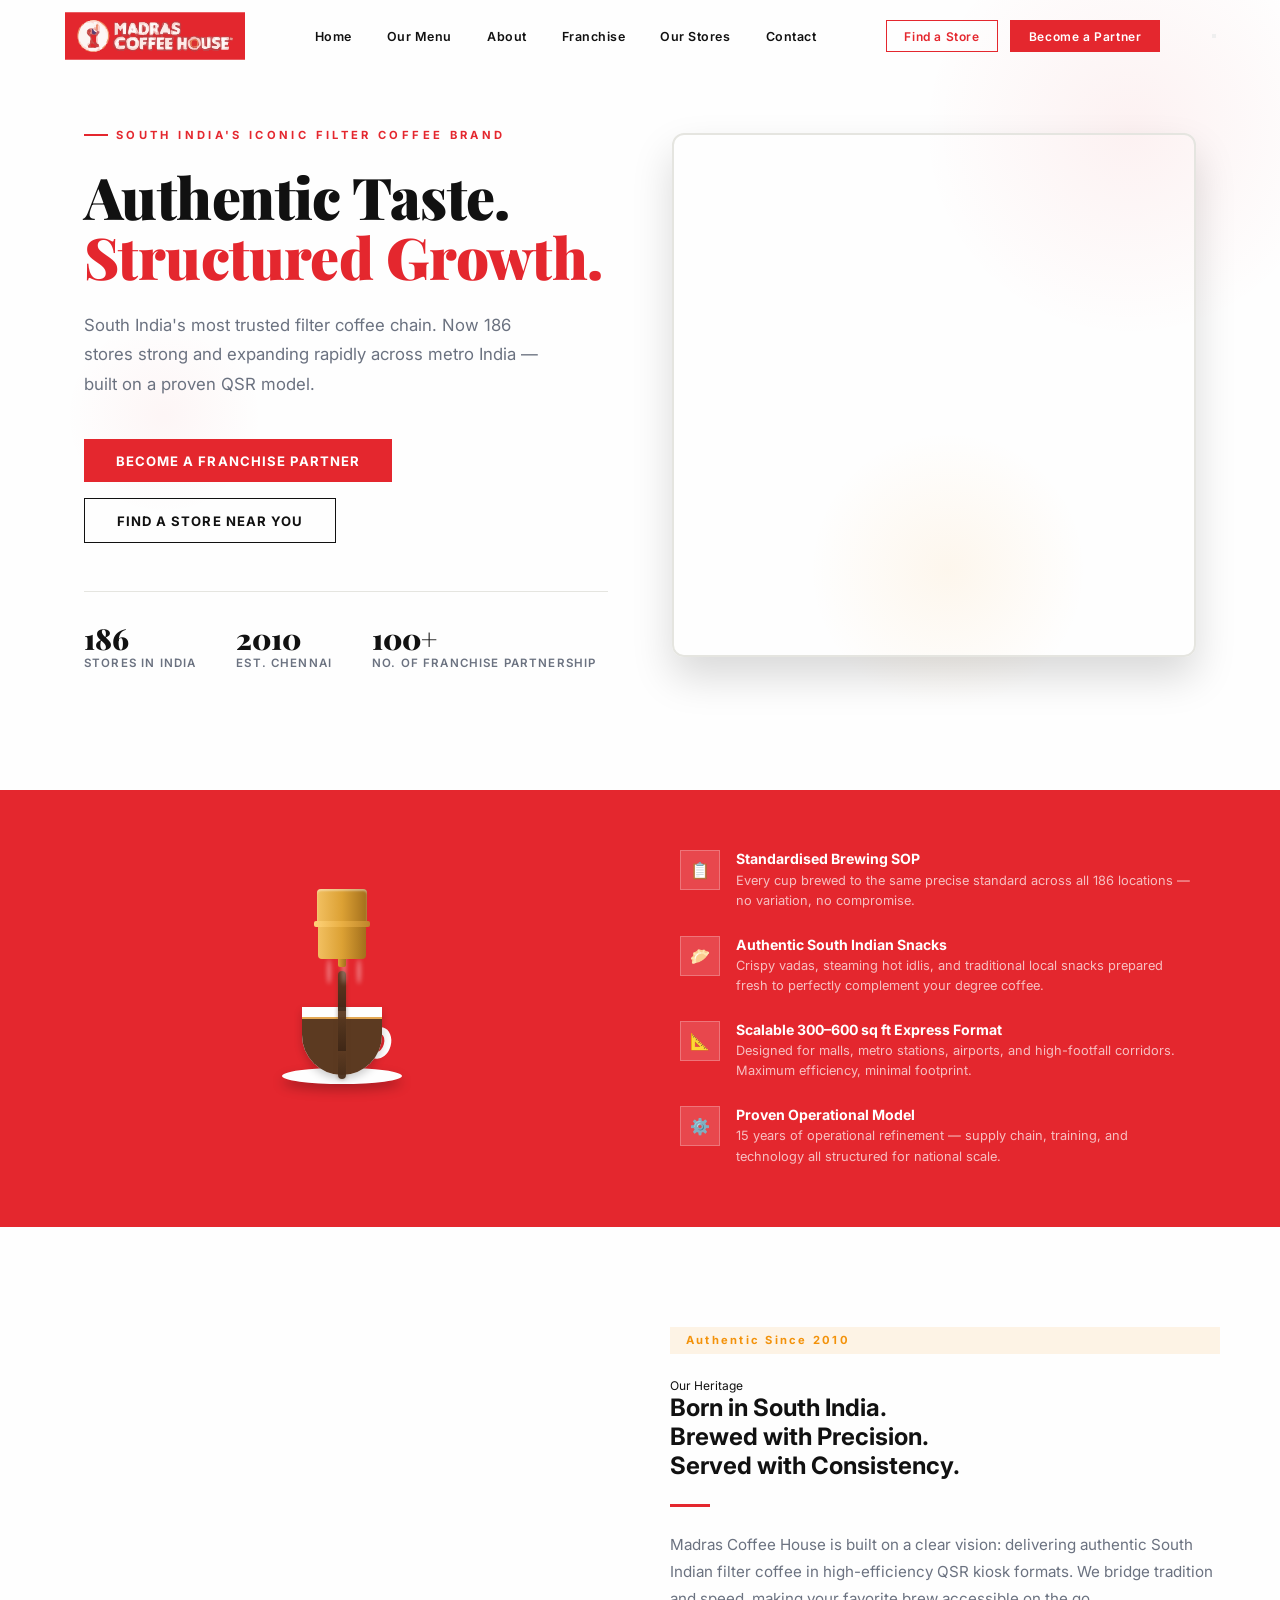
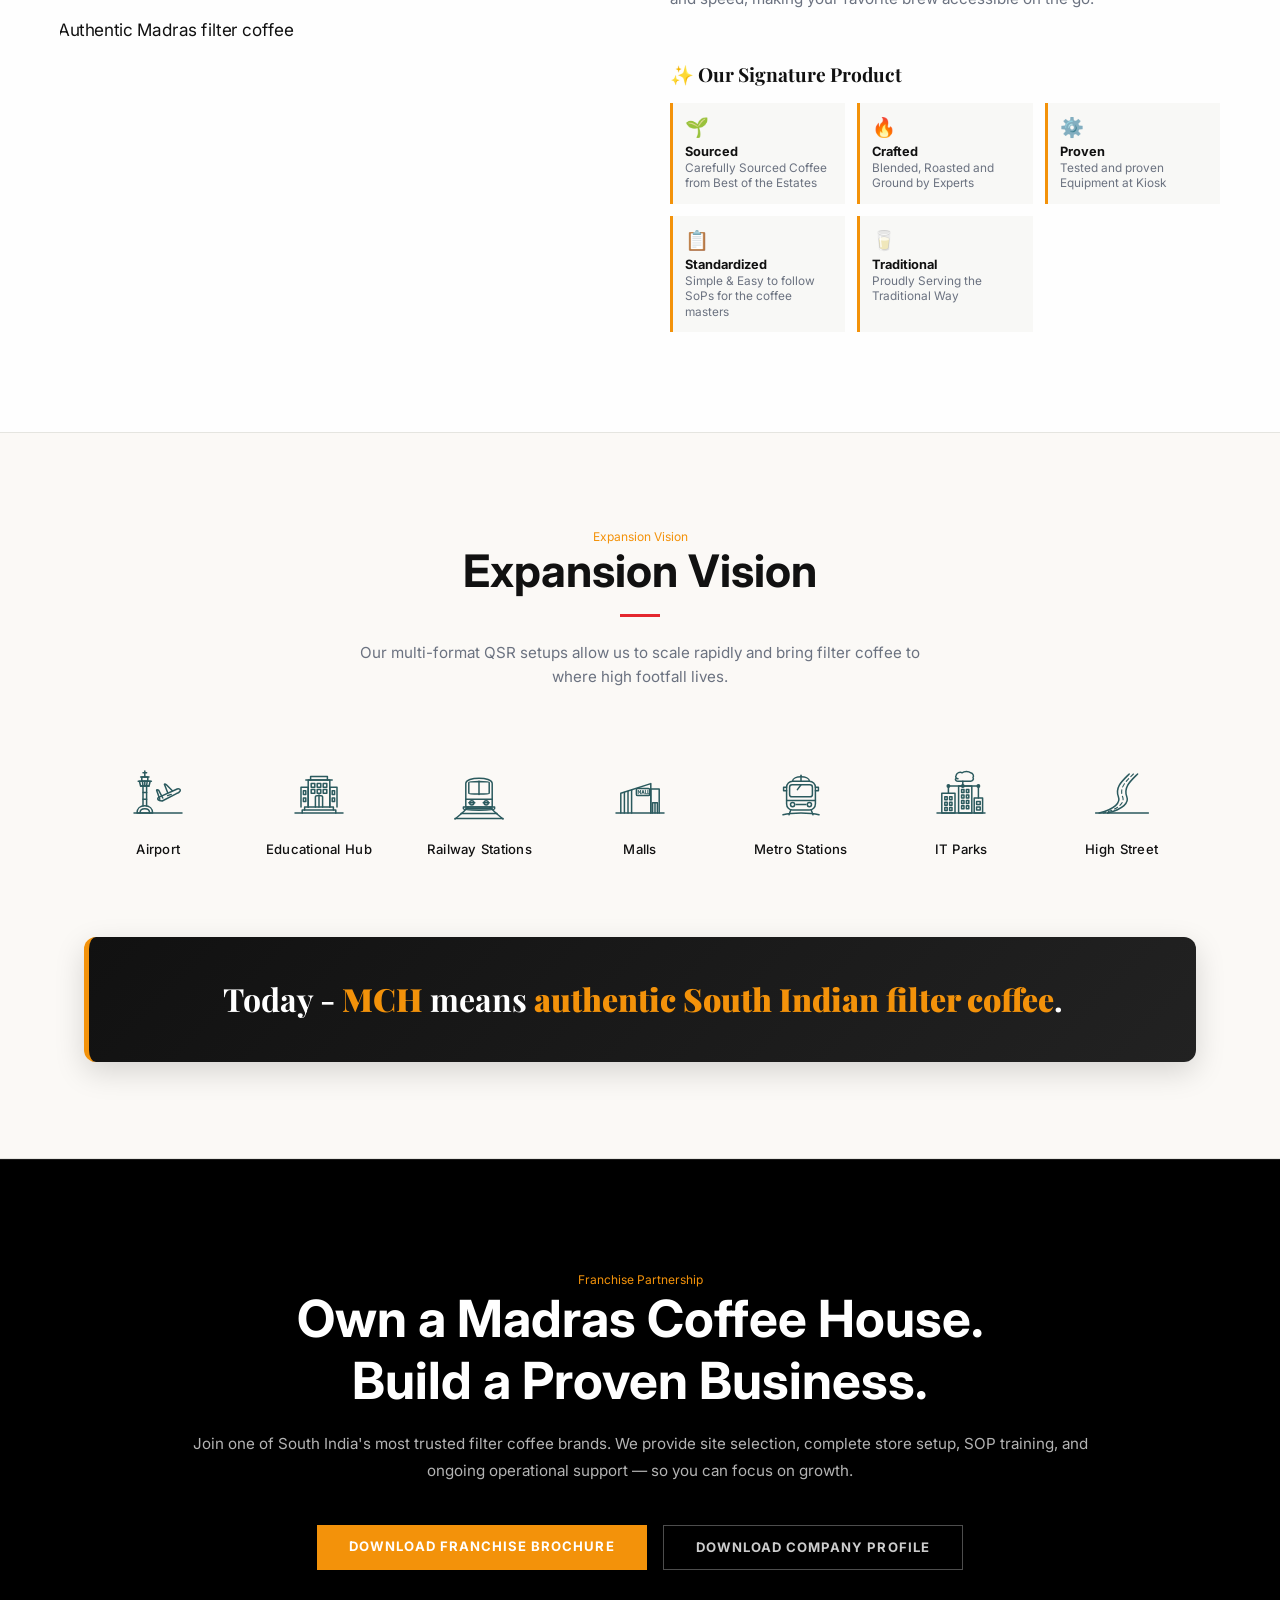
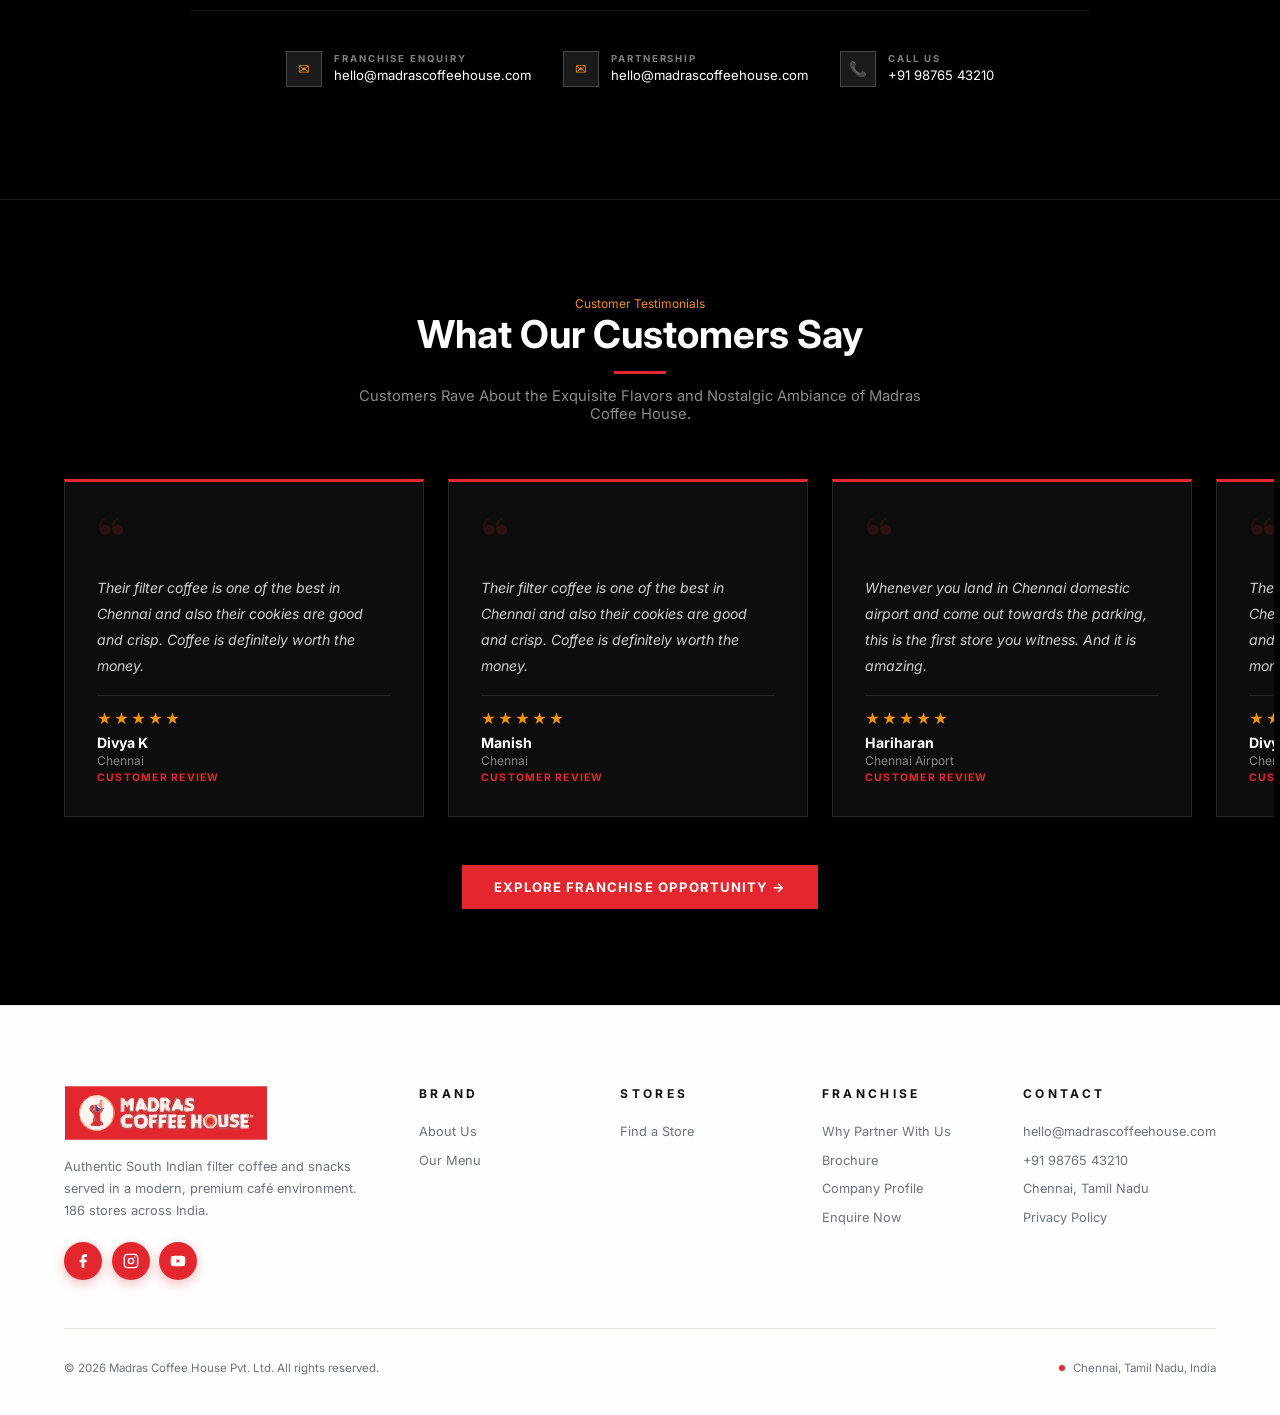
==== index.html @ c08b9cfa "frist" ====
﻿<!DOCTYPE html>
<html lang="en">
<head>
<meta charset="UTF-8"/><meta name="viewport" content="width=device-width,initial-scale=1.0"/>
<title>Madras Coffee House — Authentic Taste. Structured Growth.</title>
<meta name="description" content="South India's iconic filter coffee brand. 186 stores and expanding across metro India. Franchise opportunities available."/>
<link rel="preconnect" href="https://fonts.googleapis.com"/>
<link href="https://fonts.googleapis.com/css2?family=Playfair+Display:ital,wght@0,700;0,900;1,700&family=Inter:wght@300;400;500;600;700&display=swap" rel="stylesheet"/>
<style>
:root{--red:#e4272e;--orange:#f3920a;--white:#fefefe;--black:#111111;--gray:#6b7280;--light:#f8f8f6;--border:#e5e5e0}
*,*::before,*::after{margin:0;padding:0;box-sizing:border-box}
html{scroll-behavior:smooth;font-size:16px}
body{background:var(--white);color:var(--black);font-family:'Inter',sans-serif;overflow-x:hidden}

/* ── NAVBAR ────────────────────────────────────────── */
nav#nav{position:fixed;top:0;left:0;width:100%;z-index:1000;padding:0 5%;height:72px;display:flex;align-items:center;justify-content:space-between;transition:background .35s,box-shadow .35s,height .35s;background:transparent}
#nav.scrolled{background:var(--white);box-shadow:0 1px 0 var(--border);height:64px}
.logo{display:flex;align-items:center;text-decoration:none;flex-shrink:0}
.logo img{height:48px;width:auto;display:block;object-fit:contain;transition:transform .3s ease}
.logo img:hover{transform:scale(1.04)}
.nav-center{display:flex;gap:0;list-style:none}
.nav-center a{display:inline-block;padding:.5rem 1.1rem;font-size:.78rem;font-weight:600;letter-spacing:.04em;color:var(--black);text-decoration:none;position:relative;transition:color .25s}
.nav-center a::after{content:'';position:absolute;left:1.1rem;right:1.1rem;bottom:0;height:2px;background:var(--red);transform:scaleX(0);transition:transform .3s cubic-bezier(.25,.46,.45,.94)}
.nav-center a:hover{color:var(--red)}
.nav-center a:hover::after{transform:scaleX(1)}
.nav-right{display:flex;gap:.75rem;align-items:center;flex-shrink:0}
.btn-outline-nav{background:transparent;color:var(--red);border:1.5px solid var(--red);padding:.48rem 1.1rem;font-size:.74rem;font-weight:600;letter-spacing:.05em;cursor:pointer;transition:all .25s;text-decoration:none}
.btn-outline-nav:hover{background:var(--red);color:#fff}
.btn-solid-nav{background:var(--red);color:#fff;border:1.5px solid var(--red);padding:.48rem 1.1rem;font-size:.74rem;font-weight:600;letter-spacing:.05em;cursor:pointer;transition:all .25s;text-decoration:none}
.btn-solid-nav:hover{background:#c41f25;border-color:#c41f25}

/* ── BUTTONS ───────────────────────────────────────── */
.btn-primary{display:inline-block;background:var(--red);color:#fff;padding:.85rem 2rem;font-size:.82rem;font-weight:700;letter-spacing:.08em;text-transform:uppercase;text-decoration:none;border:none;cursor:pointer;transition:background .25s,transform .2s,box-shadow .25s}
.btn-primary:hover{background:#c41f25;transform:translateY(-2px);box-shadow:0 8px 24px rgba(228,39,46,.25)}
.btn-secondary{display:inline-block;background:transparent;color:var(--black);padding:.85rem 2rem;font-size:.82rem;font-weight:700;letter-spacing:.08em;text-transform:uppercase;text-decoration:none;border:1.5px solid var(--black);cursor:pointer;transition:all .25s}
.btn-secondary:hover{background:var(--black);color:#fff;transform:translateY(-2px)}
.btn-orange{display:inline-block;background:var(--orange);color:#fff;padding:.85rem 2rem;font-size:.82rem;font-weight:700;letter-spacing:.08em;text-transform:uppercase;text-decoration:none;border:none;cursor:pointer;transition:all .25s}
.btn-orange:hover{background:#d97d05;transform:translateY(-2px);box-shadow:0 8px 24px rgba(243,146,10,.25)}

/* ── REVEAL ANIMATIONS ────────────────────────────── */
.fade-up{opacity:0;transform:translateY(28px);transition:opacity .75s cubic-bezier(.25,.46,.45,.94),transform .75s cubic-bezier(.25,.46,.45,.94)}
.fade-up.in{opacity:1;transform:translateY(0)}
.fade-in{opacity:0;transition:opacity .75s ease}
.fade-in.in{opacity:1}
.slide-left{opacity:0;transform:translateX(-30px);transition:opacity .75s cubic-bezier(.25,.46,.45,.94),transform .75s cubic-bezier(.25,.46,.45,.94)}
.slide-left.in{opacity:1;transform:translateX(0)}
.slide-right{opacity:0;transform:translateX(30px);transition:opacity .75s cubic-bezier(.25,.46,.45,.94),transform .75s cubic-bezier(.25,.46,.45,.94)}
.slide-right.in{opacity:1;transform:translateX(0)}
.d1{transition-delay:.1s}.d2{transition-delay:.2s}.d3{transition-delay:.3s}.d4{transition-delay:.4s}.d5{transition-delay:.5s}

/* ── LAYOUT DEFAULTS ───────────────────────────────── */
.container{max-width:1200px;margin:0 auto;padding:0 20px}
.sec-pad{padding:80px 5%}
.sec-compact{padding:60px 5%}

/* ── HERO ──────────────────────────────────────────── */
#hero{position:relative;min-height:540px;padding:120px 5%;background:var(--white);display:flex;align-items:center;overflow:hidden}
.hero-shapes{position:absolute;inset:0;pointer-events:none;overflow:hidden}
.shape{position:absolute;border-radius:50%;animation:shapeFloat 10s ease-in-out infinite}
.shape-1{width:420px;height:420px;background:radial-gradient(circle,rgba(228,39,46,.06),transparent 70%);top:-80px;right:-60px;animation-duration:12s}
.shape-2{width:280px;height:280px;background:radial-gradient(circle,rgba(243,146,10,.07),transparent 70%);bottom:80px;right:15%;animation-duration:9s;animation-delay:2s}
.shape-3{width:200px;height:200px;background:radial-gradient(circle,rgba(228,39,46,.04),transparent 70%);top:40%;left:5%;animation-duration:14s;animation-delay:4s}
@keyframes shapeFloat{0%,100%{transform:translateY(0) scale(1)}50%{transform:translateY(-20px) scale(1.04)}}
.hero-inner{max-width:1200px;margin:0 auto;padding:0 20px;width:100%;display:grid;grid-template-columns:1fr 1fr;gap:4rem;align-items:center;position:relative;z-index:1}
.hero-tag{display:inline-flex;align-items:center;gap:.5rem;font-size:.7rem;font-weight:700;letter-spacing:.3em;text-transform:uppercase;color:var(--red);margin-bottom:1.5rem}
.hero-tag::before{content:'';width:24px;height:2px;background:var(--red)}
.hero-h1{font-family:'Playfair Display',serif;font-size:clamp(2.4rem,4.5vw,4rem);font-weight:900;line-height:1.05;letter-spacing:-.01em;margin-bottom:1.5rem;color:var(--black)}
.hero-h1 em{color:var(--red);font-style:normal}
.hero-sub{font-size:1.05rem;color:var(--gray);line-height:1.75;margin-bottom:2.5rem;max-width:480px}
.hero-btns{display:flex;gap:1rem;flex-wrap:wrap}
.hero-stats{display:flex;gap:2.5rem;margin-top:3rem;padding-top:2rem;border-top:1px solid var(--border)}
.hstat{display:flex;flex-direction:column;gap:.2rem}
.hstat-num{font-family:'Playfair Display',serif;font-size:1.8rem;font-weight:900;color:var(--black);line-height:1}
.hstat-lbl{font-size:.72rem;font-weight:600;letter-spacing:.1em;text-transform:uppercase;color:var(--gray)}
.hero-visual{position:relative;display:flex;align-items:center;justify-content:center}
.hero-img-wrap{position:relative;width:100%}
.hero-img-main{width:100%;height:520px;object-fit:cover;display:block}
.hero-img-fallback{width:100%;height:520px;background:linear-gradient(135deg,#fef3f3,#fde8cc);display:flex;flex-direction:column;align-items:center;justify-content:center;gap:1rem}
.hero-img-fallback span{font-size:6rem}
.hero-img-fallback p{font-family:'Playfair Display',serif;font-size:1.1rem;color:var(--gray)}
.hero-badge{position:absolute;bottom:-1rem;left:-1.5rem;background:#fff;border:1px solid var(--border);padding:1rem 1.4rem;box-shadow:0 8px 30px rgba(0,0,0,.1)}
.hero-badge b{font-family:'Playfair Display',serif;font-size:1.5rem;display:block;color:var(--red);line-height:1}
.hero-badge span{font-size:.65rem;letter-spacing:.15em;text-transform:uppercase;color:var(--gray)}
.hero-badge-2{position:absolute;top:1.5rem;right:-1rem;background:var(--red);padding:.8rem 1.2rem;box-shadow:0 8px 24px rgba(228,39,46,.3)}
.hero-badge-2 b{font-size:.75rem;font-weight:700;letter-spacing:.12em;text-transform:uppercase;color:#fff;display:block}
.hero-badge-2 small{font-size:.62rem;color:rgba(255,255,255,.75)}

/* ── AUTHORITY STRIP ───────────────────────────────── */
#strip{background:var(--red);padding:60px 5%}
.strip-inner{max-width:1200px;margin:0 auto;padding:0 20px;display:grid;grid-template-columns:1fr 1fr;gap:5rem;align-items:center}
.strip-headline{font-family:'Playfair Display',serif;font-size:clamp(2.5rem,5vw,4.5rem);font-weight:900;line-height:1;color:#fff}
.strip-headline span{display:block;font-size:clamp(1rem,2vw,1.3rem);font-weight:400;font-family:'Inter',sans-serif;color:rgba(255,255,255,.7);margin-top:.5rem;letter-spacing:.12em;text-transform:uppercase}
.strip-points{display:flex;flex-direction:column;gap:1.5rem}
.strip-point{display:flex;align-items:flex-start;gap:1rem}
.sp-icon{width:40px;height:40px;background:rgba(255,255,255,.15);border:1px solid rgba(255,255,255,.25);flex-shrink:0;display:flex;align-items:center;justify-content:center;font-size:1rem}
.sp-text b{font-size:.88rem;font-weight:700;color:#fff;display:block;margin-bottom:.2rem}
.sp-text p{font-size:.8rem;color:rgba(255,255,255,.7);line-height:1.6}

/* ── HERITAGE ───────────────────────────────────────── */
.sec-divider{width:40px;height:3px;background:var(--red);margin-bottom:1.5rem}
.heritage-inner{max-width:1200px;margin:0 auto;display:flex;align-items:center;justify-content:center;gap:60px;padding:100px 20px}
.heritage-img{flex:1;max-width:550px;position:relative;overflow:hidden}
.heritage-img-main{width:100%;height:auto;display:block;transform:scale(1.07);transition:transform 1.2s ease-out}
.heritage-text{flex:1;max-width:600px;display:flex;flex-direction:column;justify-content:center;position:relative}
@media (max-width:768px){.heritage-inner{flex-direction:column;text-align:center;padding:60px 20px}.sec-divider{margin:0 auto 1.5rem}}

/* ── FORMAT SECTION ─────────────────────────────────── */
#format{padding:80px 0;background:#f7f7f7;border-top:1px solid var(--border)}
.format-header{max-width:1200px;margin:0 auto;display:grid;grid-template-columns:1fr 1fr;gap:4rem;align-items:end;margin-bottom:4rem;padding:0 20px}
.fstep-desc{font-size:.88rem;color:var(--gray);line-height:1.75;max-width:520px;margin-bottom:0}
.fcard{transition:all 0.4s cubic-bezier(0.165, 0.84, 0.44, 1);position:relative;overflow:hidden}
.fcard:hover{transform:translateY(-10px);box-shadow:0 20px 40px rgba(0,0,0,0.1);background:#fff !important}
.fcard-icon{width:50px;height:50px;background:var(--white);border:1px solid var(--border);display:flex;align-items:center;justify-content:center;margin-bottom:20px;border-radius:10px;color:var(--black);transition:all 0.3s ease}
.fcard:hover .fcard-icon{background:var(--red);border-color:var(--red);color:#fff}
.fcard:nth-child(even):hover .fcard-icon{background:var(--orange);border-color:var(--orange)}

/* ── TRUST BAR ─────────────────────────────────────── */
#trust{padding:80px 5%;background:#111;border:none}
.trust-inner{max-width:1200px;margin:0 auto;padding:0 20px}
.trust-label{text-align:center;font-size:.68rem;font-weight:700;letter-spacing:.3em;text-transform:uppercase;color:rgba(255,255,255,.38);margin-bottom:3.5rem}
.trust-grid{display:grid;grid-template-columns:repeat(4,1fr);gap:0;border:1px solid rgba(255,255,255,.08)}
.trust-card{text-align:center;padding:2.5rem 1.5rem;background:transparent;border:none;border-right:1px solid rgba(255,255,255,.08);transition:background .35s;position:relative}
.trust-card:last-child{border-right:none}
.trust-card::after{content:'';position:absolute;bottom:0;left:50%;transform:translateX(-50%) scaleX(0);width:40px;height:2px;background:var(--orange);transition:transform .35s}
.trust-card:hover{background:rgba(255,255,255,.04)}
.trust-card:hover::after{transform:translateX(-50%) scaleX(1)}
.trust-card h4{font-family:'Playfair Display',serif;font-size:1rem;font-weight:700;margin-bottom:.4rem;color:#fff}
.trust-card p{font-size:.78rem;color:rgba(255,255,255,.6);line-height:1.6}

/* ── MEDIA / RECOGNISED ────────────────────────────── */
#media{padding:80px 5%;background:var(--white);position:relative;overflow:hidden;text-align:center}
.media-header{max-width:800px;margin:0 auto 3rem}
.media-accent{width:80px;height:3px;background:var(--orange);margin:15px auto 30px}
.media-inner{max-width:1200px;margin:0 auto;padding:0 20px;position:relative;z-index:1}
.media-list{display:flex;flex-direction:column;gap:0;max-width:900px;margin:0 auto}
.media-row{display:grid;grid-template-columns:80px 1fr;gap:2rem;align-items:center;padding:1.8rem 0;border-bottom:1px solid var(--border);text-align:left}
.media-row:last-child{border-bottom:none}
.media-row-icon{font-size:2.2rem;text-align:center}
.press-strip{max-width:1200px;margin:3rem auto 0;padding:1.8rem 2rem;background:var(--light);border:1px solid var(--border);display:flex;align-items:center;justify-content:space-around;gap:2rem;flex-wrap:wrap;position:relative;z-index:1}

/* ── EXPANSION ─────────────────────────────────────── */
#expansion{padding:6rem 5%;background:#fbf9f6;border-top:1px solid var(--border);border-bottom:1px solid var(--border)}
.formats-grid {
  display: flex;
  justify-content: space-around;
  align-items: flex-end;
  gap: 1.5rem;
  flex-wrap: wrap;
  width: 100%;
  max-width: 1100px;
  margin: 0 auto;
  padding: 1rem 0;
}
.format-card {
  flex: 1 1 110px;
  max-width: 130px;
  background: transparent !important;
  border: none !important;
  padding: 0 !important;
  border-radius: 0 !important;
  box-shadow: none !important;
  text-align: center;
  transition: transform 0.3s ease;
  display: flex;
  flex-direction: column;
  align-items: center;
  gap: 1.2rem;
}
.format-card:hover {
  transform: translateY(-5px);
  background: transparent !important;
  box-shadow: none !important;
}
.format-icon {
  color: #2b5a5e !important;
  display: flex;
  justify-content: center;
  align-items: center;
  transition: transform 0.3s ease;
}
.format-card:hover .format-icon {
  transform: scale(1.05);
}
.format-card h4 {
  font-family: 'Inter', sans-serif;
  font-size: 0.82rem !important;
  font-weight: 500 !important;
  color: #111111 !important;
  margin: 0;
  letter-spacing: 0.02em;
  white-space: nowrap;
}

/* ── FRANCHISE CTA ─────────────────────────────────── */
#franchise-cta{padding:7rem 5%;background:#000;border-top:1px solid rgba(255,255,255,0.1);position:relative;color:#fff}
.franchise-cta-inner{max-width:900px;margin:0 auto;text-align:center}
.franchise-cta-inner .sec-eyebrow{justify-content:center;color:var(--orange)}
.franchise-cta-inner .sec-title{color:#fff;font-size:clamp(2rem,4vw,3.5rem);margin-bottom:1.2rem}
.franchise-cta-inner>p{font-size:.95rem;color:rgba(255,255,255,.7);line-height:1.8;margin-bottom:2.5rem}
.cta-contacts{display:flex;gap:2rem;justify-content:center;flex-wrap:wrap;margin-top:2.5rem;padding-top:2.5rem;border-top:1px solid rgba(255,255,255,0.1)}
.cta-contact{display:flex;align-items:center;gap:.75rem;text-align:left}
.cta-contact-icon{width:36px;height:36px;background:rgba(255,255,255,0.1);border:1px solid rgba(255,255,255,0.2);display:flex;align-items:center;justify-content:center;font-size:.9rem;flex-shrink:0;color:var(--orange)}
.cta-contact label{font-size:.6rem;font-weight:700;letter-spacing:.2em;text-transform:uppercase;color:rgba(255,255,255,0.5);display:block}
.cta-contact a,.cta-contact span{font-size:.82rem;color:#fff;text-decoration:none;transition:color .2s}
.cta-contact a:hover{color:var(--red)}

/* ── TESTIMONIALS ──────────────────────────────────── */
#testimonials{background:#000;padding:6rem 5%;overflow:hidden;border-top:1px solid rgba(255,255,255,0.1);color:#fff}
.testi-header{text-align:center;margin-bottom:3.5rem;max-width:580px;margin-left:auto;margin-right:auto}
.testi-underline{width:52px;height:3px;background:var(--red);margin:.9rem auto 0}
.testi-track-wrap{overflow:hidden;margin:0 -5%;padding:0 5%}
.testi-track{display:flex;gap:1.5rem;width:max-content;animation:testiScroll 28s linear infinite}
.testi-track:hover{animation-play-state:paused}
@keyframes testiScroll{0%{transform:translateX(0)}100%{transform:translateX(calc(-50% - .75rem))}}
.testimonial-card{flex-shrink:0;width:360px;background:rgba(255,255,255,0.05);border:1px solid rgba(255,255,255,0.1);padding:2rem;display:flex;flex-direction:column;gap:1rem;border-top:3px solid var(--red);transition:all .3s}
.testimonial-card:hover{transform:translateY(-5px);background:rgba(255,255,255,0.08);border-top-color:var(--orange)}
.t-quote{font-family:'Playfair Display',serif;font-size:3.5rem;line-height:.8;color:var(--red);font-weight:900;opacity:.15}
.t-text{font-size:.88rem;color:rgba(255,255,255,0.8);line-height:1.85;font-style:italic;flex:1}
.t-meta{border-top:1px solid rgba(255,255,255,0.1);padding-top:.9rem;margin-top:auto}
.t-stars{color:var(--orange);font-size:.9rem;margin-bottom:.4rem;letter-spacing:2px}
.t-name{font-size:.88rem;font-weight:700;color:#fff;margin-bottom:.15rem}
.t-loc{font-size:.75rem;color:rgba(255,255,255,0.5);margin-bottom:.2rem}
.t-format{font-size:.65rem;font-weight:700;letter-spacing:.12em;text-transform:uppercase;color:var(--red)}

/* ── FOOTER ────────────────────────────────────────── */
footer{background:var(--white);border-top:1px solid var(--border);padding:80px 5% 40px}
.footer-inner{max-width:1280px;margin:0 auto}
.footer-top{display:grid;grid-template-columns:2fr 1fr 1fr 1fr 1fr;gap:3rem;margin-bottom:3rem}
.footer-brand p{font-size:.8rem;color:var(--gray);line-height:1.75;margin:1rem 0 1.2rem}
.footer-socials{display:flex;gap:.6rem}
.fsoc{width:38px;height:38px;border-radius:50%;background:var(--red);display:flex;align-items:center;justify-content:center;text-decoration:none;transition:all .3s;box-shadow:0 4px 12px rgba(228,39,46,.3);flex-shrink:0}
.fsoc:hover{background:var(--orange);transform:scale(1.1);box-shadow:0 6px 18px rgba(243,146,10,.4)}
.fsoc svg{width:16px;height:16px;flex-shrink:0}
.footer-col h5{font-size:.66rem;font-weight:700;letter-spacing:.28em;text-transform:uppercase;color:var(--black);margin-bottom:1.2rem}
.footer-col ul{list-style:none;display:flex;flex-direction:column;gap:.55rem}
.footer-col a{font-size:.8rem;color:var(--gray);text-decoration:none;transition:color .25s}
.footer-col a:hover{color:var(--red)}
.footer-bottom{display:flex;align-items:center;justify-content:space-between;padding-top:2rem;border-top:1px solid var(--border);flex-wrap:wrap;gap:.75rem}
.footer-bottom p{font-size:.72rem;color:var(--gray)}
.footer-bottom a{font-size:.72rem;color:var(--gray);text-decoration:none}
.footer-bottom a:hover{color:var(--red)}
.footer-red-dot{width:6px;height:6px;background:var(--red);border-radius:50%}

/* ── RESPONSIVE ────────────────────────────────────── */
@media(max-width:1024px){
#hero{min-height:auto;padding:80px 4%}
.hero-inner,.strip-inner,.expansion-inner{grid-template-columns:1fr;gap:3rem;text-align:center}
.hero-sub{margin:0 auto 2.5rem}
.split-layout{flex-direction:column}
.sec-pad,#hero,#strip,#heritage,#format,#trust,#media,#expansion,#franchise-cta,#testimonials{padding:60px 4%}
}
@media(max-width:768px){
body{overflow-x:hidden}
.sec-pad{padding:60px 5%}
h1,h2,h3{text-align:center}
.split-layout{flex-direction:column}
.fstep{grid-template-columns:1fr!important;text-align:center}
.fstep-num::after{display:none}
.fcard-icon{width:44px;height:44px;margin-bottom:15px}
.fcard-icon svg{width:20px;height:20px}
}

/* ── CUP AND SAUCER POURING ANIMATION ──────────────── */
.coffee-animation-wrap {
  display: flex;
  justify-content: center;
  align-items: center;
  height: 240px;
  position: relative;
  width: 100%;
}
.coffee-cup-system {
  position: relative;
  width: 140px;
  height: 180px;
}
.saucer-body {
  position: absolute;
  bottom: 15px;
  left: 10px;
  width: 120px;
  height: 16px;
  background: var(--white);
  border-radius: 50%;
  box-shadow: 0 6px 12px rgba(0,0,0,0.25);
  z-index: 2;
}
.cup-body {
  position: absolute;
  bottom: 24px;
  left: 30px;
  width: 80px;
  height: 68px;
  background: var(--white);
  border-radius: 0 0 40px 40px;
  box-shadow: 0 4px 8px rgba(0,0,0,0.2);
  z-index: 3;
  overflow: hidden;
}
.cup-handle {
  position: absolute;
  bottom: 40px;
  left: 95px;
  width: 24px;
  height: 32px;
  border: 7px solid var(--white);
  border-radius: 50%;
  transform: rotate(15deg);
  z-index: 1;
}
.cup-liquid {
  position: absolute;
  bottom: 0;
  left: 0;
  width: 100%;
  height: 85%;
  background: #5c3a21;
  border-top: 2px solid #e4a853;
  animation: liquidFill 6s ease-in-out infinite alternate;
}
/* Coffee Maker style */
.coffee-maker {
  position: absolute;
  top: -30px;
  left: 40px;
  width: 60px;
  height: 80px;
  z-index: 10;
  display: flex;
  flex-direction: column;
  align-items: center;
}
.maker-top {
  width: 50px;
  height: 32px;
  background: linear-gradient(to right, #f2c061, #dca134, #a36f1c);
  border-radius: 4px 4px 0 0;
  box-shadow: inset 0 2px 2px rgba(255,255,255,0.4);
}
.maker-rim {
  width: 56px;
  height: 6px;
  background: linear-gradient(to right, #ffd37a, #e9af43, #be852b);
  border-radius: 2px;
}
.maker-bottom {
  width: 48px;
  height: 32px;
  background: linear-gradient(to right, #f2c061, #dca134, #a36f1c);
  border-radius: 0 0 4px 4px;
}
.maker-spout {
  width: 8px;
  height: 8px;
  background: linear-gradient(to right, #dca134, #a36f1c);
  border-radius: 0 0 2px 2px;
}
.coffee-stream {
  position: absolute;
  top: 52px;
  left: 66px;
  width: 8px;
  height: 108px;
  background: linear-gradient(to bottom, #5c3a21 0%, #3e2716 100%);
  border-radius: 4px;
  z-index: 4;
  opacity: 0.95;
  box-shadow: 0 0 4px rgba(92,58,33,0.5);
  animation: streamPour 2s linear infinite;
  background-size: 100% 40px;
}
.steam-container {
  position: absolute;
  top: 15px;
  left: 45px;
  width: 50px;
  height: 50px;
  z-index: 5;
}
.steam {
  position: absolute;
  bottom: 0;
  width: 4px;
  height: 25px;
  background: rgba(255,255,255,0.4);
  border-radius: 50%;
  animation: steamRise 3s infinite linear;
  filter: blur(2px);
}
.steam.s1 { left: 10px; animation-delay: 0s; }
.steam.s2 { left: 25px; animation-delay: 1s; height: 35px; }
.steam.s3 { left: 40px; animation-delay: 2.2s; }

@keyframes streamPour {
  0% { background-position: 0 0; }
  100% { background-position: 0 80px; }
}
@keyframes steamRise {
  0% { transform: translateY(0) scaleX(1); opacity: 0; }
  15% { opacity: 0.6; }
  50% { transform: translateY(-20px) scaleX(1.5); opacity: 0.3; }
  100% { transform: translateY(-40px) scaleX(2); opacity: 0; }
}
@keyframes liquidFill {
  0% { height: 80%; }
  100% { height: 90%; }
}

/* Cleaned up old format overrides */

</style>
  <link rel="stylesheet" href="mobile.css">
</head>
<body>

<!-- ══ NAVBAR ══════════════════════════════════════════════════ -->
<nav id="nav">
  <a href="#" class="logo">
    <img src="madras.svg" alt="Madras Coffee House" loading="eager"/>
  </a>
  <ul class="nav-center">
    <li><a href="index.html" class="active">Home</a></li>
    <li><a href="menu.html">Our Menu</a></li>
    
    <li><a href="about.html">About</a></li>
    <li><a href="franchise.html">Franchise</a></li>
    <li><a href="stores.html">Our Stores</a></li>
    <li><a href="contact.html">Contact</a></li>
  </ul>
  <div class="nav-right">
    <a href="stores.html" class="btn-outline-nav">Find a Store</a>
    <a href="franchise.html" class="btn-solid-nav">Become a Partner</a>
  </div>
  <button class="mobile-menu-btn mob-btn" id="mobBtn" aria-label="Open menu">
    <span></span><span></span><span></span>
  </button>
</nav>

<!-- ══ HERO ════════════════════════════════════════════════════ -->
<section id="hero">
  <div class="hero-shapes">
    <div class="shape shape-1"></div>
    <div class="shape shape-2"></div>
    <div class="shape shape-3"></div>
  </div>

  <div class="hero-inner">
    <div class="hero-content">
      <div class="hero-tag fade-up">South India's Iconic Filter Coffee Brand</div>
      <h1 class="hero-h1 fade-up d1">Authentic Taste.<br/><em>Structured Growth.</em></h1>
      <p class="hero-sub fade-up d2">South India's most trusted filter coffee chain. Now 186 stores strong and expanding rapidly across metro India — built on a proven QSR model.</p>
      <div class="hero-btns fade-up d3">
        <a href="#franchise-cta" class="btn-primary">Become a Franchise Partner</a>
        <a href="stores.html" class="btn-secondary">Find a Store Near You</a>
      </div>
      <div class="hero-stats fade-in d4">
        <div class="hstat"><div class="hstat-num" data-counter="186">0</div><div class="hstat-lbl">Stores in India</div></div>
        <div class="hstat"><div class="hstat-num">2010</div><div class="hstat-lbl">Est. Chennai</div></div>
        <div class="hstat"><div class="hstat-num" data-counter="100" data-suffix="+">0+</div><div class="hstat-lbl">No. of franchise partnership</div></div>
      </div>
    </div>
    <div class="hero-visual fade-in d2">
      <div class="hero-img-wrap" style="border-radius: 12px; overflow: hidden; box-shadow: 0 20px 40px rgba(0,0,0,0.15); border: 2px solid var(--border);">
        <video class="hero-img-main" autoplay loop muted playsinline style="width: 100%; height: 520px; object-fit: cover; display: block;">
          <source src="https://res.cloudinary.com/dr7jaclns/video/upload/v1781520222/WhatsApp_Video_2026-06-15_at_4.12.34_PM_zydsi5.mp4" type="video/mp4">
          Your browser does not support the video tag.
        </video>
      </div>
    </div>
  </div>
</section>

<!-- ══ AUTHORITY STRIP ═════════════════════════════════════════ -->
<section id="strip">
  <div class="strip-inner">
    <div class="fade-up">
      <div class="coffee-animation-wrap">
        <div class="coffee-cup-system">
          <div class="steam-container">
            <div class="steam s1"></div>
            <div class="steam s2"></div>
            <div class="steam s3"></div>
          </div>
          <!-- Brass Filter Coffee Maker -->
          <div class="coffee-maker">
            <div class="maker-top"></div>
            <div class="maker-rim"></div>
            <div class="maker-bottom"></div>
            <div class="maker-spout"></div>
          </div>
          <div class="coffee-stream"></div>
          <div class="cup-handle"></div>
          <div class="cup-body">
            <div class="cup-liquid"></div>
          </div>
          <div class="saucer-body"></div>
        </div>
      </div>
    </div>
    <div class="strip-points">
      <div class="strip-point fade-up d1">
        <div class="sp-icon">📋</div>
        <div class="sp-text"><b>Standardised Brewing SOP</b><p>Every cup brewed to the same precise standard across all 186 locations — no variation, no compromise.</p></div>
      </div>
      <div class="strip-point fade-up d2">
        <div class="sp-icon">🥟</div>
        <div class="sp-text"><b>Authentic South Indian Snacks</b><p>Crispy vadas, steaming hot idlis, and traditional local snacks prepared fresh to perfectly complement your degree coffee.</p></div>
      </div>
      <div class="strip-point fade-up d3">
        <div class="sp-icon">📐</div>
        <div class="sp-text"><b>Scalable 300–600 sq ft Express Format</b><p>Designed for malls, metro stations, airports, and high-footfall corridors. Maximum efficiency, minimal footprint.</p></div>
      </div>
      <div class="strip-point fade-up d4">
        <div class="sp-icon">⚙️</div>
        <div class="sp-text"><b>Proven Operational Model</b><p>15 years of operational refinement — supply chain, training, and technology all structured for national scale.</p></div>
      </div>
    </div>
  </div>
</section>

<!-- ══ HERITAGE ════════════════════════════════════════════════ -->
<section id="heritage" style="scroll-margin-top:72px">
  <div class="heritage-inner">
    <div class="heritage-img fade-up">
      <img class="heritage-img-main" src="https://res.cloudinary.com/dr7jaclns/image/upload/v1781517284/53d793fc-70c3-438a-b73b-c15b8c9badda_zb0iel.jpg" alt="Authentic Madras filter coffee"/>
    </div>
    <div class="heritage-text fade-up d1">
      <div class="heritage-badge" style="display:inline-flex;padding:.4rem 1rem;background:rgba(243,146,10,.1);color:var(--orange);font-size:.7rem;font-weight:700;letter-spacing:.2em;margin-bottom:1.5rem">Authentic Since 2010</div>
      <div class="sec-eyebrow" style="justify-content:flex-start">Our Heritage</div>
      <h2 class="sec-title" style="margin-bottom:1.5rem">Born in South India.<br/>Brewed with Precision.<br/>Served with Consistency.</h2>
      <div class="sec-divider"></div>
      <p style="font-size:.95rem;color:var(--gray);line-height:1.8;margin-bottom:1.5rem">Madras Coffee House is built on a clear vision: delivering authentic South Indian filter coffee in high-efficiency QSR kiosk formats. We bridge tradition and speed, making your favorite brew accessible on the go.</p>
      
      <div class="signature-section" style="margin-top:1.5rem">
        <h3 style="font-family:'Playfair Display',serif;font-size:1.2rem;color:var(--black);margin-bottom:1rem;display:flex;align-items:center;gap:0.5rem">✨ Our Signature Product</h3>
        <div class="signature-grid" style="display:grid;grid-template-columns:repeat(auto-fit, minmax(160px, 1fr));gap:0.75rem">
          <div class="sig-card" style="background:var(--light);border-left:3px solid var(--orange);padding:0.75rem;transition:all 0.3s ease">
            <div style="font-size:1.2rem;margin-bottom:0.3rem">🌱</div>
            <b style="font-size:0.8rem;display:block;margin-bottom:0.15rem;color:var(--black)">Sourced</b>
            <p style="font-size:0.74rem;color:var(--gray);line-height:1.3">Carefully Sourced Coffee from Best of the Estates</p>
          </div>
          <div class="sig-card" style="background:var(--light);border-left:3px solid var(--orange);padding:0.75rem;transition:all 0.3s ease">
            <div style="font-size:1.2rem;margin-bottom:0.3rem">🔥</div>
            <b style="font-size:0.8rem;display:block;margin-bottom:0.15rem;color:var(--black)">Crafted</b>
            <p style="font-size:0.74rem;color:var(--gray);line-height:1.3">Blended, Roasted and Ground by Experts</p>
          </div>
          <div class="sig-card" style="background:var(--light);border-left:3px solid var(--orange);padding:0.75rem;transition:all 0.3s ease">
            <div style="font-size:1.2rem;margin-bottom:0.3rem">⚙️</div>
            <b style="font-size:0.8rem;display:block;margin-bottom:0.15rem;color:var(--black)">Proven</b>
            <p style="font-size:0.74rem;color:var(--gray);line-height:1.3">Tested and proven Equipment at Kiosk</p>
          </div>
          <div class="sig-card" style="background:var(--light);border-left:3px solid var(--orange);padding:0.75rem;transition:all 0.3s ease">
            <div style="font-size:1.2rem;margin-bottom:0.3rem">📋</div>
            <b style="font-size:0.8rem;display:block;margin-bottom:0.15rem;color:var(--black)">Standardized</b>
            <p style="font-size:0.74rem;color:var(--gray);line-height:1.3">Simple & Easy to follow SoPs for the coffee masters</p>
          </div>
          <div class="sig-card" style="background:var(--light);border-left:3px solid var(--orange);padding:0.75rem;transition:all 0.3s ease">
            <div style="font-size:1.2rem;margin-bottom:0.3rem">🥛</div>
            <b style="font-size:0.8rem;display:block;margin-bottom:0.15rem;color:var(--black)">Traditional</b>
            <p style="font-size:0.74rem;color:var(--gray);line-height:1.3">Proudly Serving the Traditional Way</p>
          </div>
        </div>
      </div>
    </div>
  </div>
</section>



<!-- ══ EXPANSION VISION ════════════════════════════════════════ -->
<section id="expansion" class="sec-pad">
  <div class="container">
    <div class="sec-header" style="text-align: center; margin-bottom: 3.5rem;">
      <div class="sec-eyebrow" style="justify-content: center; color: var(--orange);">Expansion Vision</div>
      <h2 class="sec-title" style="text-align: center; font-size: clamp(2rem, 3.5vw, 2.8rem); margin-bottom: 1rem;">Expansion Vision</h2>
      <div class="sec-divider" style="margin: 0 auto 1.5rem;"></div>
      <p style="max-width: 600px; margin: 0 auto; color: var(--gray); font-size: 0.95rem; line-height: 1.6;">Our multi-format QSR setups allow us to scale rapidly and bring filter coffee to where high footfall lives.</p>
    </div>
    
    <div class="formats-grid">
      <!-- Airport -->
      <div class="format-card fade-up d1">
        <div class="format-icon">
          <svg viewBox="0 0 100 100" width="60" height="60" fill="none" stroke="currentColor" stroke-width="2.5" stroke-linecap="round" stroke-linejoin="round">
            <path d="M 10 85 L 90 85" />
            <path d="M 15 85 C 15 78, 20 73, 28 73 C 36 73, 41 78, 41 85 Z" />
            <path d="M 20 85 C 20 81, 23 78, 28 78 C 33 78, 36 81, 36 85" />
            <line x1="25" y1="73" x2="25" y2="40" />
            <line x1="31" y1="73" x2="31" y2="40" />
            <line x1="25" y1="62" x2="31" y2="62" />
            <line x1="25" y1="51" x2="31" y2="51" />
            <path d="M 21 40 L 35 40" />
            <path d="M 21 40 L 19 32 L 37 32 L 35 40 Z" />
            <line x1="24" y1="32" x2="25" y2="40" />
            <line x1="28" y1="32" x2="28" y2="40" />
            <line x1="32" y1="32" x2="31" y2="40" />
            <path d="M 17 32 L 39 32" />
            <path d="M 23 32 L 23 25 L 33 25 L 33 32 Z" />
            <path d="M 21 25 L 35 25" />
            <line x1="28" y1="25" x2="28" y2="15" />
            <line x1="25" y1="18" x2="31" y2="18" />
            <path d="M 52 64 C 50 63, 48 61, 51 59 L 82 45 C 85 44, 88 46, 87 48 C 86 50, 83 52, 80 53 L 57 65 Z" />
            <path d="M 53 62 L 48 48 C 47 46, 49 46, 51 47 L 58 60" />
            <path d="M 66 51 L 61 38 C 60 36, 62 36, 64 38 L 74 48" />
            <path d="M 72 54 L 66 56" />
          </svg>
        </div>
        <h4>Airport</h4>
      </div>

      <!-- Educational Hub -->
      <div class="format-card fade-up d2">
        <div class="format-icon">
          <svg viewBox="0 0 100 100" width="60" height="60" fill="none" stroke="currentColor" stroke-width="2.5" stroke-linecap="round" stroke-linejoin="round">
            <path d="M 10 85 L 90 85" />
            <path d="M 22 85 L 22 80 L 78 80 L 78 85" />
            <path d="M 26 80 L 26 75 L 74 75 L 74 80" />
            <path d="M 20 75 L 20 42 L 32 42 L 32 75" />
            <path d="M 68 75 L 68 42 L 80 42 L 80 75" />
            <path d="M 32 75 L 32 30 L 68 30 L 68 75" />
            <path d="M 28 30 L 72 30" />
            <path d="M 36 30 L 36 24 L 64 24 L 64 30" />
            <path d="M 44 75 L 44 58 C 44 55, 56 55, 56 58 L 56 75" />
            <line x1="50" y1="55" x2="50" y2="75" />
            <rect x="24" y="48" width="4" height="6" />
            <rect x="24" y="60" width="4" height="6" />
            <rect x="72" y="48" width="4" height="6" />
            <rect x="72" y="60" width="4" height="6" />
            <rect x="37" y="36" width="6" height="6" />
            <rect x="47" y="36" width="6" height="6" />
            <rect x="57" y="36" width="6" height="6" />
            <rect x="37" y="46" width="6" height="6" />
            <rect x="47" y="46" width="6" height="6" />
            <rect x="57" y="46" width="6" height="6" />
          </svg>
        </div>
        <h4>Educational Hub</h4>
      </div>

      <!-- Railway Stations -->
      <div class="format-card fade-up d3">
        <div class="format-icon">
          <svg viewBox="0 0 100 100" width="60" height="60" fill="none" stroke="currentColor" stroke-width="2.5" stroke-linecap="round" stroke-linejoin="round">
            <path d="M 22 85 L 10 95" />
            <path d="M 78 85 L 90 95" />
            <path d="M 32 75 L 22 85" />
            <path d="M 68 75 L 78 85" />
            <line x1="28" y1="78" x2="72" y2="78" />
            <line x1="20" y1="86" x2="80" y2="86" />
            <line x1="10" y1="94" x2="90" y2="94" />
            <path d="M 28 75 L 28 36 C 28 24, 72 24, 72 36 L 72 75 Z" />
            <path d="M 24 75 L 76 75 L 76 78 C 76 81, 24 81, 24 78 Z" />
            <path d="M 33 34 C 33 32, 67 32, 67 34 L 67 52 C 67 54, 33 54, 33 52 Z" />
            <line x1="50" y1="32" x2="50" y2="54" />
            <line x1="28" y1="62" x2="72" y2="62" />
            <circle cx="38" cy="68" r="3.5" />
            <circle cx="62" cy="68" r="3.5" />
            <line x1="33" y1="68" x2="43" y2="68" />
            <line x1="57" y1="68" x2="67" y2="68" />
          </svg>
        </div>
        <h4>Railway Stations</h4>
      </div>

      <!-- Malls -->
      <div class="format-card fade-up d4">
        <div class="format-icon">
          <svg viewBox="0 0 100 100" width="60" height="60" fill="none" stroke="currentColor" stroke-width="2.5" stroke-linecap="round" stroke-linejoin="round">
            <path d="M 10 85 L 90 85" />
            <path d="M 18 85 L 18 52 L 68 36 L 68 85" />
            <path d="M 68 85 L 68 45 L 82 45 L 82 85" />
            <line x1="24" y1="51" x2="24" y2="85" />
            <line x1="30" y1="49" x2="30" y2="85" />
            <line x1="36" y1="47" x2="36" y2="85" />
            <rect x="44" y="44" width="22" height="12" rx="2" />
            <path d="M 47 53 L 47 47 L 49 51 L 51 47 L 51 53" stroke-width="1.5" />
            <path d="M 53 53 L 55 47 L 57 53 M 54 51 L 56 51" stroke-width="1.5" />
            <path d="M 59 47 L 59 53 L 62 53" stroke-width="1.5" />
            <path d="M 63 47 L 63 53 L 66 53" stroke-width="1.5" />
            <path d="M 71 85 L 71 68 L 79 68 L 79 85" />
            <line x1="75" y1="68" x2="75" y2="85" />
          </svg>
        </div>
        <h4>Malls</h4>
      </div>

      <!-- Metro Stations -->
      <div class="format-card fade-up d5">
        <div class="format-icon">
          <svg viewBox="0 0 100 100" width="60" height="60" fill="none" stroke="currentColor" stroke-width="2.5" stroke-linecap="round" stroke-linejoin="round">
            <path d="M 20 88 C 35 84, 65 84, 80 88" />
            <line x1="33" y1="80" x2="30" y2="88" />
            <line x1="67" y1="80" x2="70" y2="88" />
            <rect x="26" y="32" width="48" height="48" rx="10" />
            <rect x="31" y="38" width="38" height="20" rx="4" />
            <line x1="50" y1="38" x2="44" y2="46" />
            <line x1="26" y1="64" x2="74" y2="64" />
            <circle cx="36" cy="71" r="3.5" />
            <circle cx="64" cy="71" r="3.5" />
            <line x1="42" y1="71" x2="58" y2="71" />
            <path d="M 36 32 C 36 22, 64 22, 64 32" />
            <line x1="50" y1="22" x2="50" y2="32" />
            <path d="M 26 42 L 21 42 L 21 48 L 26 48" />
            <path d="M 74 42 L 79 42 L 79 48 L 74 48" />
          </svg>
        </div>
        <h4>Metro Stations</h4>
      </div>

      <!-- IT Parks -->
      <div class="format-card fade-up d6">
        <div class="format-icon">
          <svg viewBox="0 0 100 100" width="60" height="60" fill="none" stroke="currentColor" stroke-width="2.5" stroke-linecap="round" stroke-linejoin="round">
            <path d="M 10 85 L 90 85" />
            <rect x="18" y="52" width="22" height="33" />
            <rect x="23" y="58" width="4" height="5" />
            <rect x="31" y="58" width="4" height="5" />
            <rect x="23" y="67" width="4" height="5" />
            <rect x="31" y="67" width="4" height="5" />
            <rect x="23" y="76" width="4" height="5" />
            <rect x="31" y="76" width="4" height="5" />
            <rect x="46" y="40" width="22" height="45" />
            <rect x="51" y="46" width="4" height="5" />
            <rect x="59" y="46" width="4" height="5" />
            <rect x="51" y="55" width="4" height="5" />
            <rect x="59" y="55" width="4" height="5" />
            <rect x="51" y="64" width="4" height="5" />
            <rect x="59" y="64" width="4" height="5" />
            <rect x="51" y="73" width="4" height="5" />
            <rect x="59" y="73" width="4" height="5" />
            <rect x="72" y="60" width="14" height="25" />
            <rect x="76" y="66" width="6" height="5" />
            <rect x="76" y="75" width="6" height="5" />
            <path d="M 45 28 C 42 28, 40 25, 42 22 C 43 18, 48 16, 52 18 C 55 15, 63 15, 66 18 C 70 19, 72 23, 70 26 C 72 29, 69 32, 66 32 L 45 32 C 42 32, 40 30, 41 28" />
            <line x1="53" y1="32" x2="53" y2="40" />
            <circle cx="53" cy="40" r="2" fill="currentColor" />
            <path d="M 53 40 L 29 40 L 29 52" />
            <path d="M 53 40 L 79 40 L 79 60" />
            <circle cx="29" cy="40" r="2" fill="currentColor" />
            <circle cx="79" cy="40" r="2" fill="currentColor" />
          </svg>
        </div>
        <h4>IT Parks</h4>
      </div>

      <!-- High Street -->
      <div class="format-card fade-up d7">
        <div class="format-icon">
          <svg viewBox="0 0 100 100" width="60" height="60" fill="none" stroke="currentColor" stroke-width="2.5" stroke-linecap="round" stroke-linejoin="round">
            <path d="M 62 20 C 50 32, 38 42, 44 58 C 48 68, 38 78, 12 85" />
            <path d="M 76 20 C 64 32, 52 42, 58 58 C 62 68, 52 78, 26 85" />
            <path d="M 69 20 C 57 32, 45 42, 51 58 C 55 68, 45 78, 19 85" stroke-dasharray="6,5" stroke-width="1.8" />
            <line x1="6" y1="85" x2="94" y2="85" />
          </svg>
        </div>
        <h4>High Street</h4>
      </div>
    </div>
    
    <div class="mch-callout-banner fade-up" style="margin-top: 4rem; padding: 2.5rem; background: linear-gradient(135deg, #111 0%, #222 100%); border-radius: 12px; border-left: 5px solid var(--orange); text-align: center; box-shadow: 0 10px 30px rgba(0,0,0,0.15);">
      <h3 style="font-family:'Playfair Display',serif; font-size: clamp(1.4rem, 2.5vw, 2.2rem); font-weight: 700; color: #fff; line-height: 1.4; margin: 0;">
        Today - <span style="color: var(--orange); font-weight: 900;">MCH</span> means <span style="color: var(--orange); font-weight: 900;">authentic South Indian filter coffee</span>.
      </h3>
    </div>
  </div>
</section>

<!-- ══ FRANCHISE CTA ═══════════════════════════════════════════ -->
<section id="franchise-cta" style="scroll-margin-top:72px"><span id="franchise-preview" style="position:absolute;top:-80px"></span>
  <div class="franchise-cta-inner">
    <div class="sec-eyebrow fade-up" style="justify-content:center;color:var(--orange)">Franchise Partnership</div>
    <h2 class="sec-title fade-up d1" style="font-size:clamp(2rem,4vw,3.5rem);color:#fff;margin-bottom:1.2rem">Own a Madras Coffee House.<br/>Build a Proven Business.</h2>
    <p class="fade-up d2">Join one of South India's most trusted filter coffee brands. We provide site selection, complete store setup, SOP training, and ongoing operational support — so you can focus on growth.</p>
    <div class="fade-up d3" style="display:flex;gap:1rem;justify-content:center;flex-wrap:wrap">
      <a href="https://madrascoffeehouse.com/wp-content/uploads/2025/10/MCH-PRESENTATION-new-final-.pdf" class="btn-orange" target="_blank">Download Franchise Brochure</a>
      <a href="https://madrascoffeehouse.com/wp-content/uploads/2023/06/MCH-PROFILE.pdf" class="btn-secondary" target="_blank" style="border-color:rgba(255,255,255,.3);color:rgba(255,255,255,.8)">Download Company Profile</a>
    </div>
    <div class="cta-contacts fade-in d4">
      <div class="cta-contact">
        <div class="cta-contact-icon">✉</div>
        <div><label>Franchise Enquiry</label><a href="mailto:hello@madrascoffeehouse.com">hello@madrascoffeehouse.com</a></div>
      </div>
      <div class="cta-contact">
        <div class="cta-contact-icon">✉</div>
        <div><label>Partnership</label><a href="mailto:hello@madrascoffeehouse.com">hello@madrascoffeehouse.com</a></div>
      </div>
      <div class="cta-contact">
        <div class="cta-contact-icon">📞</div>
        <div><label>Call Us</label><a href="tel:+919876543210">+91 98765 43210</a></div>
      </div>
    </div>
  </div>
</section>

<!-- ══ TESTIMONIALS ═══════════════════════════════════════════ -->
<section id="testimonials">
  <div class="testi-header fade-up">
    <div class="sec-eyebrow" style="justify-content:center;color:var(--orange)">Customer Testimonials</div>
    <h2 class="sec-title" style="font-size:clamp(1.8rem,3vw,2.6rem);color:#fff">What Our Customers Say</h2>
    <div class="testi-underline"></div>
    <p style="font-size:.92rem;color:rgba(255,255,255,.55);margin-top:.8rem">Customers Rave About the Exquisite Flavors and Nostalgic Ambiance of Madras Coffee House.</p>
  </div>
  <div class="testi-track-wrap">
    <div class="testi-track" id="testiTrack">
      <div class="testimonial-card">
        <div class="t-quote">&ldquo;</div>
        <p class="t-text">Their filter coffee is one of the best in Chennai and also their cookies are good and crisp. Coffee is definitely worth the money.</p>
        <div class="t-meta">
          <div class="t-stars">★★★★★</div>
          <div class="t-name">Divya K</div>
          <div class="t-loc">Chennai</div>
          <div class="t-format">Customer Review</div>
        </div>
      </div>
      <div class="testimonial-card">
        <div class="t-quote">&ldquo;</div>
        <p class="t-text">Their filter coffee is one of the best in Chennai and also their cookies are good and crisp. Coffee is definitely worth the money.</p>
        <div class="t-meta">
          <div class="t-stars">★★★★★</div>
          <div class="t-name">Manish</div>
          <div class="t-loc">Chennai</div>
          <div class="t-format">Customer Review</div>
        </div>
      </div>
      <div class="testimonial-card">
        <div class="t-quote">&ldquo;</div>
        <p class="t-text">Whenever you land in Chennai domestic airport and come out towards the parking, this is the first store you witness. And it is amazing.</p>
        <div class="t-meta">
          <div class="t-stars">★★★★★</div>
          <div class="t-name">Hariharan</div>
          <div class="t-loc">Chennai Airport</div>
          <div class="t-format">Customer Review</div>
        </div>
      </div>
      <!-- Duplicates for infinite feel -->
      <div class="testimonial-card" aria-hidden="true">
        <div class="t-quote">&ldquo;</div>
        <p class="t-text">Their filter coffee is one of the best in Chennai and also their cookies are good and crisp. Coffee is definitely worth the money.</p>
        <div class="t-meta">
          <div class="t-stars">★★★★★</div>
          <div class="t-name">Divya K</div>
          <div class="t-loc">Chennai</div>
          <div class="t-format">Customer Review</div>
        </div>
      </div>
      <div class="testimonial-card" aria-hidden="true">
        <div class="t-quote">&ldquo;</div>
        <p class="t-text">Their filter coffee is one of the best in Chennai and also their cookies are good and crisp. Coffee is definitely worth the money.</p>
        <div class="t-meta">
          <div class="t-stars">★★★★★</div>
          <div class="t-name">Manish</div>
          <div class="t-loc">Chennai</div>
          <div class="t-format">Customer Review</div>
        </div>
      </div>
    </div>
  </div>
  <div style="text-align:center;margin-top:3rem" class="fade-up">
    <a href="franchise.html" class="btn-primary" style="display:inline-flex;align-items:center;gap:.5rem">Explore Franchise Opportunity &rarr;</a>
  </div>
</section>

<!-- ══ FOOTER ══════════════════════════════════════════════════ -->
<footer>
  <div class="footer-inner">
    <div class="footer-top">
      <div class="footer-brand">
        <div class="logo" style="margin-bottom:.8rem">
          <img src="madras.svg" alt="Madras Coffee House" style="height:54px"/>
        </div>
        <p>Authentic South Indian filter coffee and snacks served in a modern, premium café environment. 186 stores across India.</p>
        <div class="footer-socials">
          <a class="fsoc" href="https://www.facebook.com/madrascoffeehouseofficial/" target="_blank" title="Facebook" aria-label="Facebook">
            <svg viewBox="0 0 24 24" fill="white"><path d="M18 2h-3a5 5 0 00-5 5v3H7v4h3v8h4v-8h3l1-4h-4V7a1 1 0 011-1h3z"/></svg>
          </a>
          <a class="fsoc" href="https://www.instagram.com/madrascoffeehouseofficial/" target="_blank" title="Instagram" aria-label="Instagram">
            <svg viewBox="0 0 24 24" fill="none" stroke="white" stroke-width="2" stroke-linecap="round"><rect x="2" y="2" width="20" height="20" rx="5"/><circle cx="12" cy="12" r="4"/><circle cx="17.5" cy="6.5" r="1.2" fill="white" stroke="none"/></svg>
          </a>
          <a class="fsoc" href="https://www.youtube.com/@madrascoffeehouseofficial" target="_blank" title="YouTube" aria-label="YouTube">
            <svg viewBox="0 0 24 24" fill="white"><path d="M22.54 6.42a2.78 2.78 0 00-1.96-1.96C18.88 4 12 4 12 4s-6.88 0-8.58.46a2.78 2.78 0 00-1.96 1.96A29 29 0 001 12a29 29 0 00.46 5.58 2.78 2.78 0 001.96 1.96C5.12 20 12 20 12 20s6.88 0 8.58-.46a2.78 2.78 0 001.96-1.96A29 29 0 0023 12a29 29 0 00-.46-5.58z"/><polygon points="9.75,15.02 15.5,12 9.75,8.98" fill="#e4272e"/></svg>
          </a>
        </div>
      </div>
      <div class="footer-col"><h5>Brand</h5><ul>
        <li><a href="about.html">About Us</a></li>
        <li><a href="menu.html">Our Menu</a></li>
        </ul></div>
      <div class="footer-col"><h5>Stores</h5><ul>
        <li><a href="stores.html">Find a Store</a></li>
        
      </ul></div>
      <div class="footer-col"><h5>Franchise</h5><ul>
        <li><a href="franchise.html">Why Partner With Us</a></li>
        <li><a href="https://madrascoffeehouse.com/wp-content/uploads/2025/10/MCH-PRESENTATION-new-final-.pdf" target="_blank">Brochure</a></li>
        <li><a href="https://madrascoffeehouse.com/wp-content/uploads/2023/06/MCH-PROFILE.pdf" target="_blank">Company Profile</a></li>
        <li><a href="mailto:hello@madrascoffeehouse.com">Enquire Now</a></li>
      </ul></div>
      <div class="footer-col"><h5>Contact</h5><ul>
        <li><a href="mailto:hello@madrascoffeehouse.com">hello@madrascoffeehouse.com</a></li>
        <li><a href="tel:+919876543210">+91 98765 43210</a></li>
        <li><span style="font-size:.8rem;color:var(--gray)">Chennai, Tamil Nadu</span></li>
        <li><a href="privacy-policy.html">Privacy Policy</a></li>
      </ul></div>
    </div>
    <div class="footer-bottom">
      <p>© 2026 Madras Coffee House Pvt. Ltd. All rights reserved.</p>
      <div style="display:flex;align-items:center;gap:.5rem"><div class="footer-red-dot"></div><p>Chennai, Tamil Nadu, India</p></div>
    </div>
  </div>
</footer>

<script>
// ── NAVBAR ──────────────────────────────────────────────
const NAV=document.getElementById('nav');
window.addEventListener('scroll',()=>{
  NAV.classList.toggle('scrolled',scrollY>40);
},{passive:true});

// ── INTERSECTION OBSERVER — REVEAL ──────────────────────
const revObs=new IntersectionObserver((entries)=>{
  entries.forEach(e=>{
    if(e.isIntersecting){
      e.target.classList.add('in');
      revObs.unobserve(e.target);
    }
  });
},{threshold:.12,rootMargin:'0px 0px -40px 0px'});
document.querySelectorAll('.fade-up,.fade-in,.slide-left,.slide-right').forEach(el=>revObs.observe(el));

// ── ANIMATED COUNTERS ───────────────────────────────────
const cntObs=new IntersectionObserver((entries)=>{
  entries.forEach(e=>{
    if(!e.isIntersecting)return;
    const el=e.target;
    const tgt=+el.dataset.counter;
    const suf=el.dataset.suffix||'';
    if(!tgt)return;
    let cur=0;
    const inc=tgt/60;
    const tick=setInterval(()=>{
      cur=Math.min(cur+inc,tgt);
      el.textContent=Math.floor(cur)+suf;
      if(cur>=tgt)clearInterval(tick);
    },20);
    cntObs.unobserve(el);
  });
},{threshold:.6});
document.querySelectorAll('[data-counter]').forEach(el=>cntObs.observe(el));

// ── SMOOTH SCROLL ───────────────────────────────────────
document.querySelectorAll('a[href^="#"]').forEach(a=>{
  a.addEventListener('click',e=>{
    const href=a.getAttribute('href');
    const tgt=document.querySelector(href);
    if(tgt){
      e.preventDefault();
      const navH=NAV.offsetHeight||72;
      const top=tgt.getBoundingClientRect().top+window.scrollY-navH;
      window.scrollTo({top,behavior:'smooth'});
    }
  });
});

// ── PAGE FADE TRANSITION ─────────────────────────────────
document.body.style.opacity='0';
document.body.style.transition='opacity .3s';
setTimeout(()=>document.body.style.opacity='1',50);
document.querySelectorAll('a[href]').forEach(a=>{
  const h=a.getAttribute('href');
  if(!h||h.startsWith('#')||h.startsWith('mailto:')||h.startsWith('tel:')||h.startsWith('http')||a.target==="_blank")return;
  a.addEventListener('click',e=>{
    e.preventDefault();
    document.body.style.opacity='0';
    setTimeout(()=>window.location.href=h,300);
  });
});
</script>
  <script src="mobile.js" defer></script>
</body>
</html>
---- mobile.css ----
/* ============================================================
   MADRAS COFFEE HOUSE — RESPONSIVE STYLESHEET
   Breakpoints: 480px | 640px | 768px | 1024px | 1280px
   ============================================================ */

/* ── ALWAYS HIDDEN (shown only at mobile via media query) ─── */
.mobile-nav-overlay,
.mobile-nav-backdrop,
.fran-sticky-cta {
  display: none;
}

/* ── GLOBAL BASE ─────────────────────────────────────────── */
*,
*::before,
*::after {
  box-sizing: border-box;
  -webkit-tap-highlight-color: transparent;
}
html {
  scroll-behavior: smooth;
}
body {
  overflow-x: hidden;
  width: 100%;
}
img,
video {
  max-width: 100%;
  height: auto;
  display: block;
}

/* ── ENFORCE MINIMUM READABLE FONT SIZES (all screens) ────── */
/* Anything below 12px is unreadable on mobile – these enforce minimums */
.sec-eyebrow,
.hero-eyebrow,
.cat-link,
.footer-col h5,
.fc h5,
.fbot p,
.fbot a,
.mc-tag,
.menu-modal-tag,
.info-label,
.ustat-lbl,
.urgency-eyebrow,
.fv-eyebrow,
.fmt-badge,
.fv-tag,
.fstep-tag,
.mv-pt,
.btn-outline-nav,
.btn-solid-nav {
  font-size: max(0.75rem, 12px) !important;
}

/* ── TABLET (769px – 1024px) ─────────────────────────────── */
@media (min-width: 769px) and (max-width: 1024px) {
  /* Nav */
  .nav-center a { padding: 0.5rem 0.7rem; font-size: 0.72rem; }
  .nav-right { gap: 0.5rem; }
  .btn-outline-nav, .btn-solid-nav { padding: 0.4rem 0.85rem; font-size: 0.7rem; }

  /* Franchise */
  .why-circle-grid { grid-template-columns: repeat(2, 1fr) !important; gap: 2rem !important; }
  .fmt-grid { grid-template-columns: 1fr 1fr !important; }
  .model-grid { grid-template-columns: 1fr !important; }
  .sup-2col { grid-template-columns: 1fr !important; gap: 1.8rem !important; }
  .inv-pillars { flex-direction: column !important; gap: 0 !important; }
  .inv-pil-div { width: 80% !important; height: 1px !important; background: rgba(255,255,255,.12) !important; margin: 0 auto !important; }
  .eq-row { grid-template-columns: 1fr !important; }

  /* Homepage */
  .trust-grid { grid-template-columns: repeat(2, 1fr) !important; }
  .bm-steps { grid-template-columns: repeat(2, 1fr) !important; }
  .footer-top { grid-template-columns: 1fr 1fr !important; gap: 2rem !important; }
  .formats-grid { gap: 1rem !important; }

  /* Menu */
  .menu-grid { grid-template-columns: 1fr 1fr !important; }
  .section-header { flex-direction: column !important; align-items: flex-start !important; gap: 1.2rem !important; }
  .section-header-right { flex-wrap: wrap !important; gap: 0.6rem !important; }
  .menu-deco-circle { width: 70px !important; height: 70px !important; }

  /* Stores */
  #main { flex-direction: column !important; }
  .map-sidebar { position: relative !important; top: 0 !important; width: 100% !important; }

  /* Contact */
  .contact-grid { grid-template-columns: 1fr !important; }

  /* Expansion */
  .ss-inner { grid-template-columns: repeat(2, 1fr) !important; }
}

/* ── MOBILE (≤768px) ─────────────────────────────────────── */
@media (max-width: 768px) {

  /* ─── GLOBAL ──────────────────────────────────────────── */
  html { font-size: 15px; }
  body { overflow-x: hidden; position: relative; }
  img, video { max-width: 100%; height: auto; }

  /* Typography */
  h1, .h1 { font-size: clamp(1.7rem, 7vw, 2.2rem) !important; line-height: 1.15 !important; }
  h2, .h2, .sec-title { font-size: clamp(1.4rem, 5.5vw, 1.85rem) !important; line-height: 1.2 !important; }
  h3, .h3 { font-size: clamp(1.1rem, 4.5vw, 1.35rem) !important; line-height: 1.3 !important; }
  h4 { font-size: clamp(0.95rem, 3.5vw, 1.1rem) !important; }
  p, li { font-size: 0.92rem !important; line-height: 1.65 !important; }
  .sec-eyebrow { font-size: 0.58rem !important; letter-spacing: .2em !important; }

  /* Global spacing */
  section, .sec, .sec-pad, .sec-compact { padding: 52px 5% !important; }
  .sec-inner, .container { padding: 0 !important; width: 100% !important; max-width: 100% !important; }
  #strip, .authority-strip { padding: 36px 5% !important; }

  /* Global Buttons — full-width on mobile */
  .btn-primary, .btn-secondary, .btn-orange, .btn-red,
  .btn-outline, .inv-cta, .eq-submit, .btn-map, .btn-submit,
  .btn-gold, .hero-btn, #detectBtn {
    width: 100% !important;
    text-align: center !important;
    justify-content: center !important;
    min-height: 48px !important;
    font-size: 0.88rem !important;
    padding: 13px 20px !important;
    display: flex !important;
    align-items: center !important;
    border-radius: 4px !important;
  }
  .hero-btns, .cta-contacts {
    flex-direction: column !important;
    gap: 10px !important;
    width: 100% !important;
  }
  .hero-btns a, .cta-contacts a,
  .hero-btns button, .cta-contacts button {
    width: 100% !important;
    text-align: center !important;
    justify-content: center !important;
  }

  /* ─── NAVBAR ──────────────────────────────────────────── */
  .nav-center, .nav-right { display: none !important; }
  .mobile-menu-btn, .mob-btn { display: flex !important; }

  /* Hamburger icon */
  .mob-btn {
    flex-direction: column;
    gap: 5px;
    cursor: pointer;
    padding: 8px;
    background: none;
    border: none;
    z-index: 10001;
    position: relative;
  }
  .mob-btn span {
    display: block;
    width: 24px;
    height: 2px;
    background: #1a1a1a;
    transition: all 0.35s ease;
    transform-origin: center;
    border-radius: 2px;
  }
  .mob-btn.open span:nth-child(1) { transform: translateY(7px) rotate(45deg); }
  .mob-btn.open span:nth-child(2) { opacity: 0; transform: scaleX(0); }
  .mob-btn.open span:nth-child(3) { transform: translateY(-7px) rotate(-45deg); }

  /* Mobile slide-in nav overlay */
  .mobile-nav-overlay {
    position: fixed;
    top: 0;
    right: -100%;
    width: 82%;
    max-width: 320px;
    height: 100vh;
    background: #fefefe;
    z-index: 10000;
    box-shadow: -4px 0 28px rgba(0,0,0,.14);
    transition: right 0.38s cubic-bezier(.4,0,.2,1);
    display: flex;
    flex-direction: column;
    overflow-y: auto;
  }
  .mobile-nav-overlay.open { right: 0; }
  .mnav-header {
    padding: 1.4rem 1.6rem 1rem;
    border-bottom: 1px solid #f0f0f0;
    display: flex;
    align-items: center;
    justify-content: space-between;
  }
  .mnav-close {
    background: none;
    border: none;
    font-size: 1.5rem;
    cursor: pointer;
    padding: 8px;
    color: #1a1a1a;
    line-height: 1;
  }
  .mnav-links {
    display: flex;
    flex-direction: column;
    padding: 0.5rem 0;
    flex: 1;
  }
  .mnav-links a {
    display: flex;
    align-items: center;
    padding: 0 1.6rem;
    font-size: 1rem;
    font-weight: 600;
    color: #1a1a1a;
    text-decoration: none;
    min-height: 54px;
    border-bottom: 1px solid #f5f5f5;
    transition: all 0.2s;
    font-family: 'Inter', sans-serif;
    letter-spacing: .01em;
  }
  .mnav-links a:hover,
  .mnav-links a:focus { background: rgba(228,39,46,.04); color: #e4272e; padding-left: 2rem; }
  .mnav-links a.active { color: #e4272e; border-left: 3px solid #e4272e; }
  .mnav-cta {
    padding: 1.1rem 1.6rem;
    border-top: 1px solid #f0f0f0;
  }
  .mnav-cta a {
    background: #e4272e;
    color: #fff;
    text-align: center;
    display: block;
    padding: 13px;
    font-weight: 700;
    text-decoration: none;
    font-size: 0.9rem;
    border-radius: 2px;
  }
  .mobile-nav-backdrop {
    position: fixed;
    inset: 0;
    background: rgba(0,0,0,.4);
    z-index: 9999;
    opacity: 0;
    pointer-events: none;
    transition: opacity .35s;
  }
  .mobile-nav-backdrop.open {
    opacity: 1;
    pointer-events: all;
  }

  /* ─────────────────────────────────────────────────────── */
  /* HOME PAGE                                              */
  /* ─────────────────────────────────────────────────────── */

  /* Hero */
  #hero { min-height: 100svh !important; padding: 80px 5% 50px !important; }
  .hero-inner { grid-template-columns: 1fr !important; gap: 2rem !important; }
  .hero-visual {
    order: -1 !important;
    height: auto !important;
    overflow: visible !important;
    display: flex !important;
    flex-direction: column !important;
    gap: 1rem !important;
  }
  .hero-img-wrap {
    display: flex !important;
    flex-direction: column !important;
    gap: 10px !important;
    position: relative !important;
    width: 100% !important;
  }
  .hero-img-main, .hero-img-fallback {
    height: 240px !important;
    width: 100% !important;
    object-fit: cover !important;
  }
  .hero-badge, .hero-badge-2 {
    position: relative !important;
    inset: auto !important;
    display: inline-block !important;
    width: fit-content !important;
    margin: 5px 0 0 !important;
  }
  .hstat-row { flex-wrap: wrap !important; gap: 1rem !important; }
  .hstat { flex: 1 1 45% !important; text-align: center !important; }
  .hero-sub { margin: 0 auto 2rem !important; text-align: center !important; }

  /* Authority strip */
  .strip-inner { grid-template-columns: 1fr !important; gap: 2rem !important; text-align: left !important; }
  .strip-headline { text-align: center !important; font-size: clamp(1.8rem, 5vw, 2.4rem) !important; }
  .strip-points { gap: 1.4rem !important; width: 100% !important; }
  .strip-point { gap: 0.9rem !important; }

  /* Heritage */
  #heritage .heritage-inner {
    flex-direction: column !important;
    gap: 2rem !important;
    padding: 40px 5% !important;
    text-align: left !important;
  }
  #heritage .heritage-img { width: 100% !important; max-width: 100% !important; }
  #heritage .heritage-img-main { height: 240px !important; width: 100% !important; object-fit: cover !important; }
  #heritage .heritage-text { padding: 0 !important; }
  #heritage .h-diag, #heritage .heritage-text::before { display: none !important; }
  .heritage-pillars { grid-template-columns: 1fr !important; gap: 1rem !important; }
  .signature-grid { grid-template-columns: 1fr 1fr !important; gap: 0.6rem !important; }

  /* Store Format steps */
  .fstep { grid-template-columns: 52px 1fr !important; direction: ltr !important; gap: 1rem !important; padding: 1.6rem 0 !important; }
  .fstep:nth-child(even) { grid-template-columns: 52px 1fr !important; direction: ltr !important; }
  .fstep:nth-child(even) .fstep-num { order: 0 !important; }
  .fstep:nth-child(even) .fstep-body { order: 1 !important; direction: ltr !important; }
  .fstep-num span { font-size: 2.8rem !important; }
  .fstep-num::after { display: none !important; }
  .format-header { grid-template-columns: 1fr !important; gap: 1rem !important; margin-bottom: 2rem !important; }

  /* Expansion / formats grid */
  .formats-grid { gap: 1.2rem !important; justify-content: flex-start !important; }
  .format-card { flex: 1 1 80px !important; max-width: 90px !important; }
  .format-card h4 { font-size: 0.68rem !important; white-space: normal !important; }
  .format-icon svg { width: 44px !important; height: 44px !important; }

  /* City grid */
  .city-grid { grid-template-columns: 1fr 1fr !important; gap: 0.5rem !important; }
  .exp-stats-grid { grid-template-columns: 1fr 1fr !important; }

  /* Trust bar */
  .trust-grid { grid-template-columns: 1fr 1fr !important; border: none !important; gap: 1px !important; background: rgba(255,255,255,.08) !important; }
  .trust-card { border: none !important; background: #111 !important; padding: 1.8rem 1rem !important; }

  /* Media/Press */
  .media-inner { padding: 44px 5% !important; }
  .media-row { grid-template-columns: 48px 1fr !important; gap: 1rem !important; padding: 1.2rem 0 !important; }
  .media-row-icon { font-size: 1.6rem !important; }
  .press-strip { padding: 1rem !important; gap: 0.8rem !important; flex-direction: column !important; align-items: flex-start !important; }

  /* Testimonials */
  #testimonials { padding: 44px 0 !important; overflow: hidden !important; }
  .testi-header { padding: 0 5% !important; margin-bottom: 2rem !important; }
  .testi-track-wrap { padding: 0 !important; margin: 0 !important; cursor: grab !important; }
  .testi-track {
    animation: none !important;
    gap: 1rem !important;
    padding: 0.5rem 5% 1rem !important;
    overflow-x: auto !important;
    -webkit-overflow-scrolling: touch !important;
    scroll-snap-type: x mandatory !important;
    display: flex !important;
    width: auto !important;
  }
  .testi-track::-webkit-scrollbar { display: none !important; }
  .testimonial-card { width: 82vw !important; max-width: 310px !important; scroll-snap-align: start !important; flex-shrink: 0 !important; }

  /* Franchise CTA */
  #franchise-cta { padding: 52px 5% !important; }
  #franchise-cta .cta-contacts { flex-direction: column !important; gap: 1rem !important; }
  #franchise-cta .cta-contact { width: 100% !important; }

  /* Footer */
  footer { padding: 52px 5% 36px !important; }
  .footer-top, .ft { grid-template-columns: 1fr 1fr !important; gap: 2rem !important; }
  .footer-bottom, .fbot { flex-direction: column !important; text-align: center !important; gap: 0.5rem !important; }

  /* ─────────────────────────────────────────────────────── */
  /* MENU PAGE                                              */
  /* ─────────────────────────────────────────────────────── */

  /* Hero video */
  #menu-hero { min-height: 360px !important; padding: 90px 5% 50px !important; }
  .hero-video-bg { object-position: center center; }
  .hero-title { font-size: clamp(2rem, 8vw, 3rem) !important; }

  /* Category sticky nav */
  #cat-nav { top: 64px !important; overflow-x: auto !important; }
  .cat-nav-inner { justify-content: flex-start !important; padding: 0 4% !important; gap: 0 !important; }
  .cat-link { padding: 0.9rem 0.8rem !important; font-size: 0.62rem !important; white-space: nowrap !important; }

  /* Section headers */
  .section-header {
    flex-direction: column !important;
    align-items: center !important;
    text-align: center !important;
    gap: 1.2rem !important;
    margin-bottom: 2rem !important;
  }
  .section-header-left {
    display: flex !important;
    flex-direction: column !important;
    align-items: center !important;
    width: 100% !important;
  }
  .section-header-right {
    justify-content: center !important;
    flex-wrap: wrap !important;
    gap: 0.5rem !important;
  }
  .menu-deco-circle { width: 64px !important; height: 64px !important; }
  .sec-divider { margin-left: auto !important; margin-right: auto !important; }
  .sec-eyebrow { justify-content: center !important; }

  /* Menu grid */
  .menu-grid { grid-template-columns: 1fr !important; gap: 1rem !important; }
  .menu-section { padding: 52px 5% !important; }

  /* Menu card */
  .menu-card { flex-direction: row !important; align-items: center !important; gap: 1rem !important; }
  .mc-img-wrap { width: 80px !important; height: 80px !important; flex-shrink: 0 !important; border-radius: 8px !important; overflow: hidden !important; }
  .mc-img-wrap img { width: 100% !important; height: 100% !important; object-fit: cover !important; }

  /* Modal */
  .menu-modal-box { max-width: 95vw !important; max-height: 90vh !important; overflow-y: auto !important; padding: 1.4rem !important; }
  .modal-img { height: 200px !important; border-radius: 8px !important; }

  /* Featured strip */
  #featured-strip { padding: 52px 5% !important; }

  /* ─────────────────────────────────────────────────────── */
  /* FRANCHISE PAGE                                         */
  /* ─────────────────────────────────────────────────────── */

  /* Stat strip */
  #stat-strip .ss-inner { grid-template-columns: 1fr 1fr !important; gap: 1rem !important; }
  .ss-num { font-size: clamp(1.8rem, 6vw, 2.2rem) !important; }

  /* Why Partner circles */
  .why-circle-grid { grid-template-columns: 1fr 1fr !important; gap: 1.5rem !important; }
  .why-circ-icon { width: 64px !important; height: 64px !important; font-size: 1.6rem !important; }
  .why-circ h4 { font-size: 0.82rem !important; }
  .why-circ p { font-size: 0.76rem !important; }

  /* Business model timeline → vertical */
  .bm-timeline { padding-top: 0 !important; }
  .bm-line { display: none !important; }
  .bm-steps { grid-template-columns: 1fr !important; gap: 0 !important; padding-left: 2.5rem !important; position: relative !important; }
  .bm-steps::before { content: ''; position: absolute; left: 6px; top: 0; bottom: 0; width: 2px; background: linear-gradient(to bottom, #e4272e, rgba(228,39,46,.15)); }
  .bm-step { flex-direction: row !important; align-items: flex-start !important; text-align: left !important; padding: 0 0 2rem 1.5rem !important; position: relative !important; }
  .bm-dot { position: absolute !important; left: -2.5rem !important; top: 0.3rem !important; transform: none !important; margin: 0 !important; }
  .bm-step-num { font-size: 1.3rem !important; min-width: 2.5rem !important; flex-shrink: 0 !important; margin-bottom: 0 !important; }
  .bm-step-title, .bm-step-desc { text-align: left !important; }
  .model-visual { margin-top: 2rem !important; padding: 1.4rem !important; }
  .model-grid { grid-template-columns: 1fr !important; }

  /* Why Investors points */
  .mv-points { gap: 0.5rem !important; }
  .mv-pt { font-size: 0.8rem !important; padding: 0.55rem 0.9rem !important; }

  /* Store Formats */
  .fmt-grid { grid-template-columns: 1fr !important; gap: 1.2rem !important; }

  /* Investment section */
  .inv-pillars { flex-direction: column !important; gap: 0 !important; }
  .inv-pil { padding: 1.4rem !important; }
  .inv-pil-div { width: 80% !important; height: 1px !important; background: rgba(255,255,255,.12) !important; margin: 0 auto !important; }
  .inv-h { font-size: clamp(1.6rem, 6vw, 2.2rem) !important; }

  /* Support section */
  .sup-2col { grid-template-columns: 1fr !important; gap: 1.5rem !important; }
  .sup-blob { display: none !important; }
  .sup-item2 { gap: 1rem !important; }

  /* Enquiry form */
  .eq-row { grid-template-columns: 1fr !important; gap: 1rem !important; }
  .eq-form { padding: 1.6rem !important; border-radius: 8px !important; }
  .fg input, .fg select, .fg textarea {
    padding: 0.85rem 1rem !important;
    font-size: 16px !important; /* prevents iOS auto-zoom */
    border-radius: 4px !important;
  }
  .eq-submit { width: 100% !important; min-height: 50px !important; }

  /* Franchise video section */
  .video-grid { grid-template-columns: 1fr !important; gap: 1rem !important; }

  /* Sticky bottom CTA on franchise page */
  .fran-sticky-cta {
    display: flex !important;
    position: fixed;
    bottom: 0; left: 0; right: 0;
    z-index: 8888;
    background: #e4272e;
    color: #fff;
    align-items: center;
    justify-content: center;
    height: 52px;
    font-size: 0.88rem;
    font-weight: 700;
    letter-spacing: 0.05em;
    text-transform: uppercase;
    text-decoration: none;
    box-shadow: 0 -4px 20px rgba(228,39,46,.3);
    cursor: pointer;
    border: none;
    font-family: 'Inter', sans-serif;
  }
  body.franchise-page { padding-bottom: 52px !important; }

  /* ─────────────────────────────────────────────────────── */
  /* OUR STORES PAGE                                        */
  /* ─────────────────────────────────────────────────────── */
  #main { flex-direction: column !important; padding: 36px 5% !important; }
  #list-side { width: 100% !important; }
  .map-sidebar { width: 100% !important; position: relative !important; top: 0 !important; }
  .map-frame-wrapper { height: 300px !important; max-height: 340px !important; }
  .bc { padding: 1.1rem 0.9rem !important; border-radius: 4px !important; }
  .search-box input { font-size: 16px !important; }
  #detectBtn { width: 100% !important; min-height: 48px !important; }
  .dist-sec { gap: 0.5rem !important; }
  .store-card { padding: 1rem !important; }

  /* ─────────────────────────────────────────────────────── */
  /* CONTACT PAGE                                           */
  /* ─────────────────────────────────────────────────────── */
  .contact-grid, .contact-layout { grid-template-columns: 1fr !important; }
  .contact-form input, .contact-form select, .contact-form textarea, .form-group input, .form-group select, .form-group textarea, .fg input, .fg select, .fg textarea {
    font-size: 16px !important; /* prevents iOS auto-zoom */
    padding: 0.85rem 1rem !important;
  }
  .contact-map, #contactMap { height: 230px !important; }

  /* ─────────────────────────────────────────────────────── */
  /* ABOUT PAGE                                             */
  /* ─────────────────────────────────────────────────────── */
  .impact-grid { grid-template-columns: 1fr !important; flex-direction: column !important; }
  .impact-image-wrap { width: 100% !important; }
  .impact-img { width: 100% !important; height: 220px !important; object-fit: cover !important; }
  .vm-grid { grid-template-columns: 1fr !important; gap: 1.2rem !important; }
  .about-sec { padding: 52px 5% !important; }

  /* ─────────────────────────────────────────────────────── */
  /* PRIVACY POLICY PAGE                                    */
  /* ─────────────────────────────────────────────────────── */
  .pp-wrap { grid-template-columns: 1fr !important; }
  .pp-toc { display: none !important; }
  .pp-content, .privacy-content { max-width: 100% !important; padding: 0 !important; }

  /* ─────────────────────────────────────────────────────── */
  /* GALLERY PAGE                                           */
  /* ─────────────────────────────────────────────────────── */
  .gallery-grid, .gal-grid { grid-template-columns: 1fr 1fr !important; gap: 8px !important; }
  .gallery-item, .gal-item { aspect-ratio: 1 / 1 !important; overflow: hidden !important; }
  .gallery-item img, .gal-item img { width: 100% !important; height: 100% !important; object-fit: cover !important; }
  .gallery-filters { flex-wrap: wrap !important; gap: 6px !important; padding: 0 5% 1rem !important; }
  .filter-btn { font-size: 0.72rem !important; padding: 0.38rem 0.85rem !important; }
  .lb-close, .lightbox-close { width: 48px !important; height: 48px !important; font-size: 1.4rem !important; }
  .lb-img-wrap img, .lightbox img { max-height: 80vh !important; width: auto !important; max-width: 95vw !important; }

  /* ─────────────────────────────────────────────────────── */
  /* SOCIAL / FOOTER ICONS                                  */
  /* ─────────────────────────────────────────────────────── */
  .fsoc, .fsoc a { min-width: 44px !important; min-height: 44px !important; width: 44px !important; height: 44px !important; }
  .footer-socials { gap: 0.5rem !important; }

  /* ─────────────────────────────────────────────────────── */
  /* ANIMATIONS — reduced motion on mobile                  */
  /* ─────────────────────────────────────────────────────── */
  .fade-up, .slide-left, .slide-right, .scale-in, .reveal { transition-duration: 0.35s !important; }
  .media-blob { animation: none !important; }

  /* ─────────────────────────────────────────────────────── */
  /* LAZY LOAD                                              */
  /* ─────────────────────────────────────────────────────── */
  img[data-src] { opacity: 0; transition: opacity 0.4s; }
  img[data-src].loaded { opacity: 1; }

} /* end @media (max-width: 768px) */

/* ── SMALL MOBILE (≤480px) ───────────────────────────────── */
@media (max-width: 480px) {
  /* Grid collapse from 2-col to 1-col */
  .city-grid { grid-template-columns: 1fr !important; }
  .why-circle-grid { grid-template-columns: 1fr !important; gap: 1.2rem !important; }
  .trust-grid { grid-template-columns: 1fr 1fr !important; }
  .exp-stats-grid { grid-template-columns: 1fr 1fr !important; }
  .gallery-grid, .gal-grid { grid-template-columns: 1fr 1fr !important; }
  .signature-grid { grid-template-columns: 1fr !important; }
  .footer-top, .ft { grid-template-columns: 1fr !important; }
  #stat-strip .ss-inner { grid-template-columns: 1fr 1fr !important; }

  /* Typography further reduced */
  h1, .h1 { font-size: clamp(1.5rem, 8vw, 1.9rem) !important; }
  h2, .h2, .sec-title { font-size: clamp(1.25rem, 6vw, 1.6rem) !important; }

  /* Hero */
  #hero { min-height: auto !important; padding: 80px 5% 44px !important; }
  #menu-hero { min-height: 320px !important; }
  .hero-img-main { height: 200px !important; }

  /* Menu cards always 1 col */
  .menu-grid { grid-template-columns: 1fr !important; }

  /* Format cards wrap nicely */
  .format-card { flex: 1 1 70px !important; max-width: 80px !important; }
  .format-card h4 { font-size: 0.62rem !important; }

  /* Buttons */
  .btn-primary, .btn-secondary, .btn-orange, .btn-red,
  .btn-outline, .inv-cta, .eq-submit { font-size: 0.84rem !important; }

  /* Nav bar */
  nav#nav, nav { padding: 0 4% !important; height: 60px !important; }
  .logo img { height: 38px !important; }

  /* Franchise */
  .mv-h { font-size: 1rem !important; }
  .fmt-card { padding: 1.2rem !important; }

  /* Contact hero */
  #contact-hero { min-height: 300px !important; padding: 80px 5% 40px !important; }

  /* Stores hero */
  #hero { min-height: 300px !important; }
}
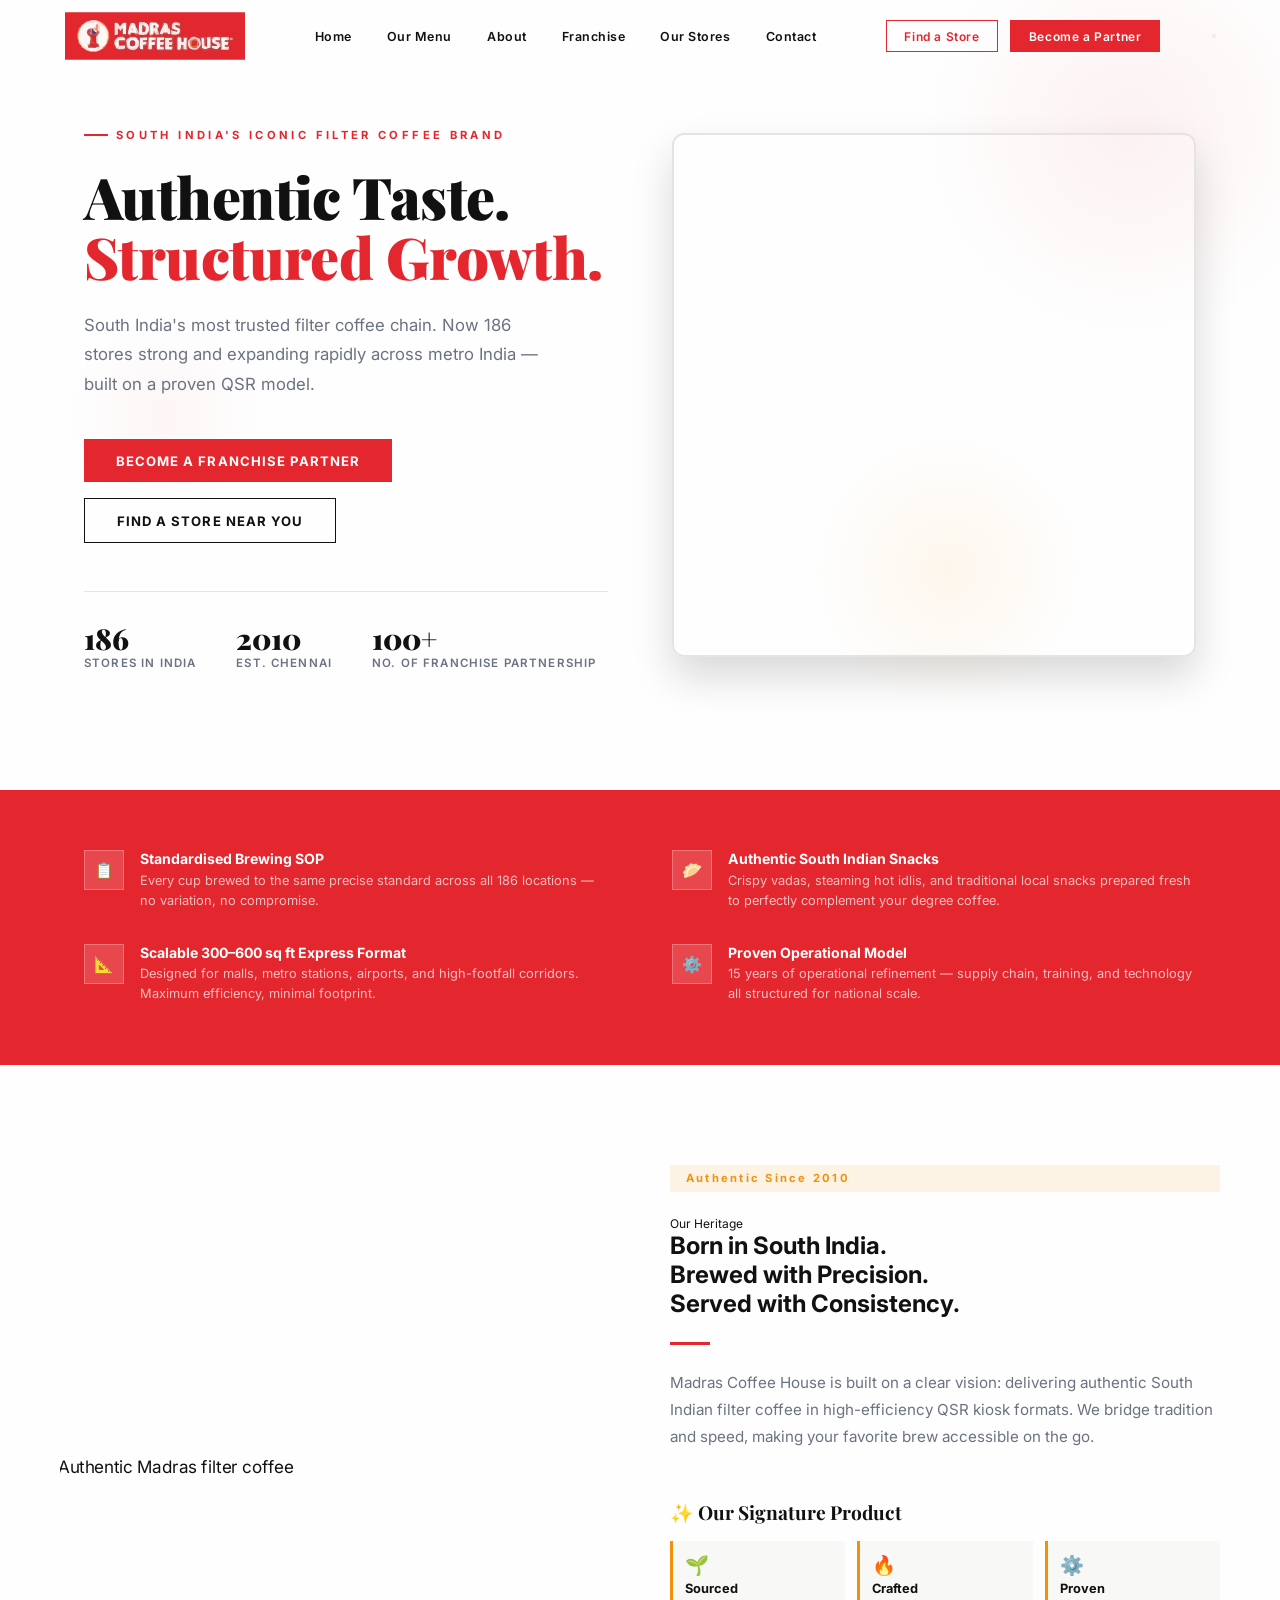
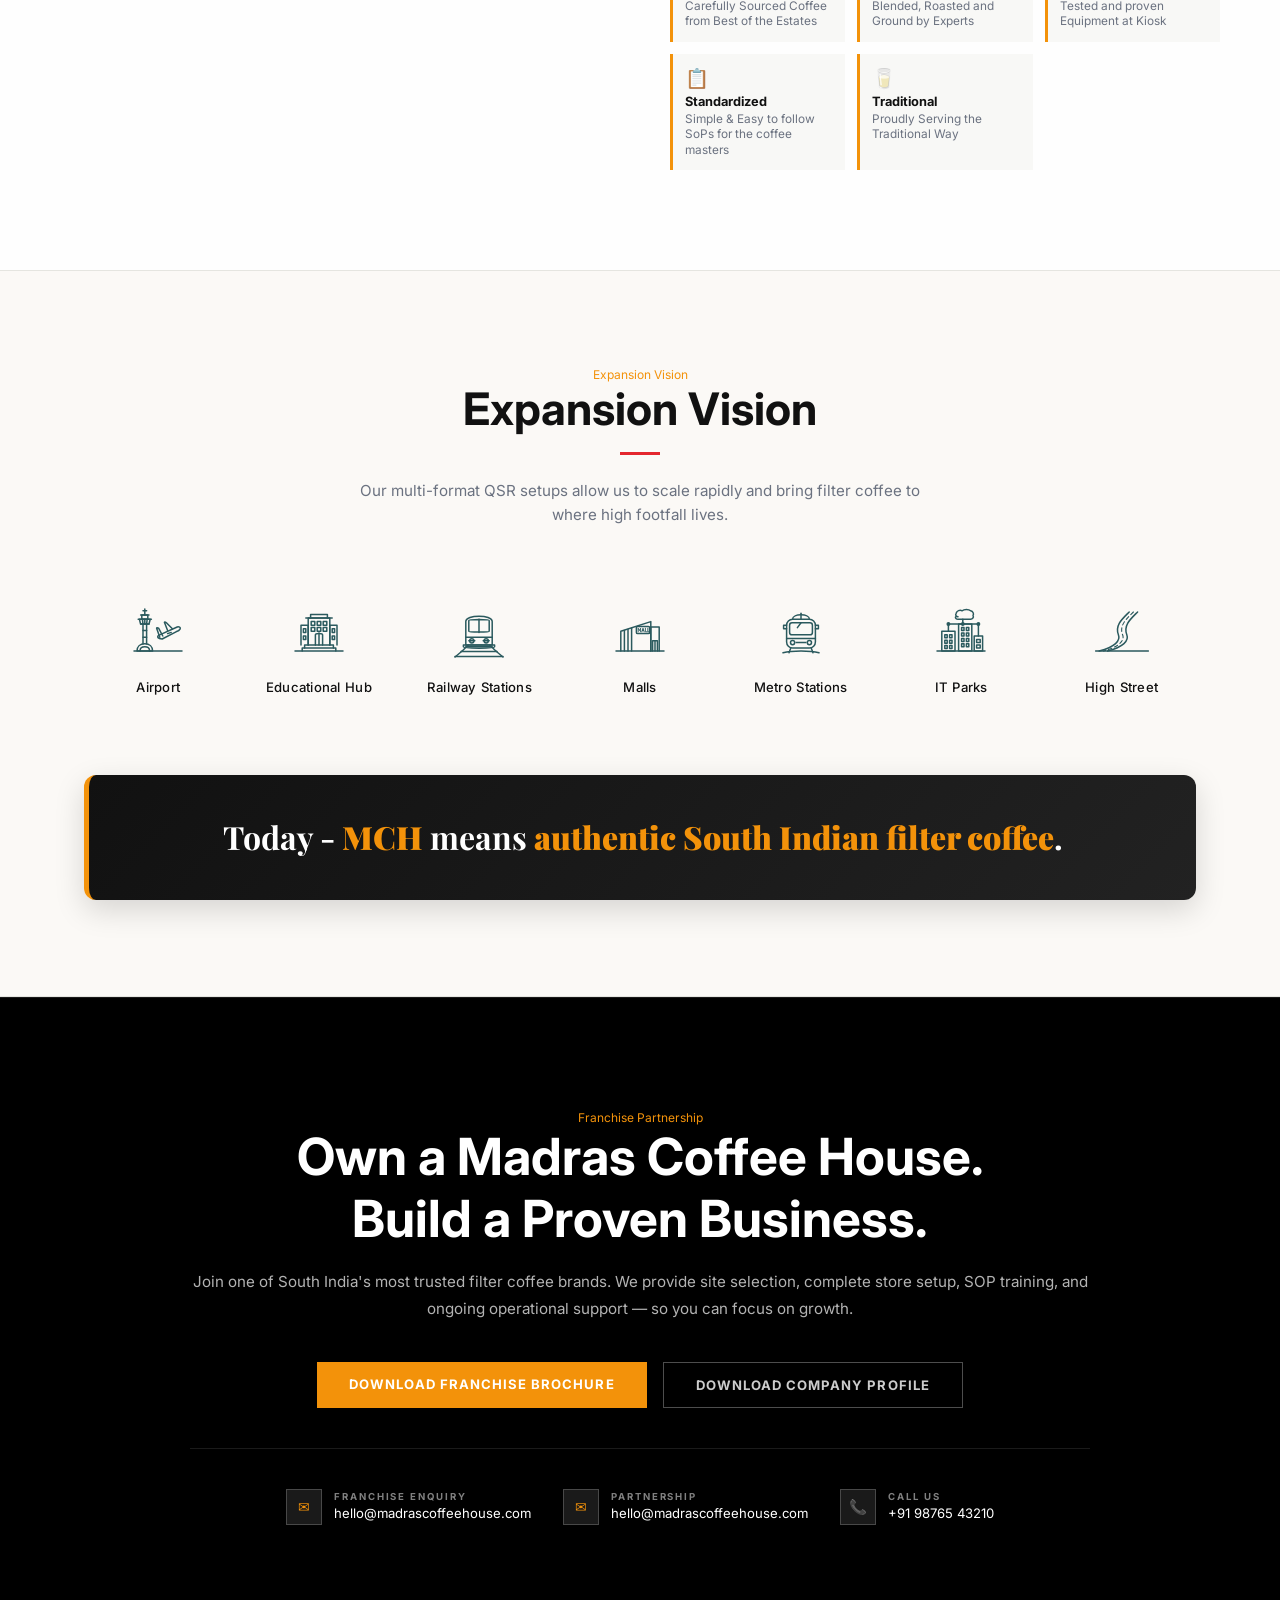
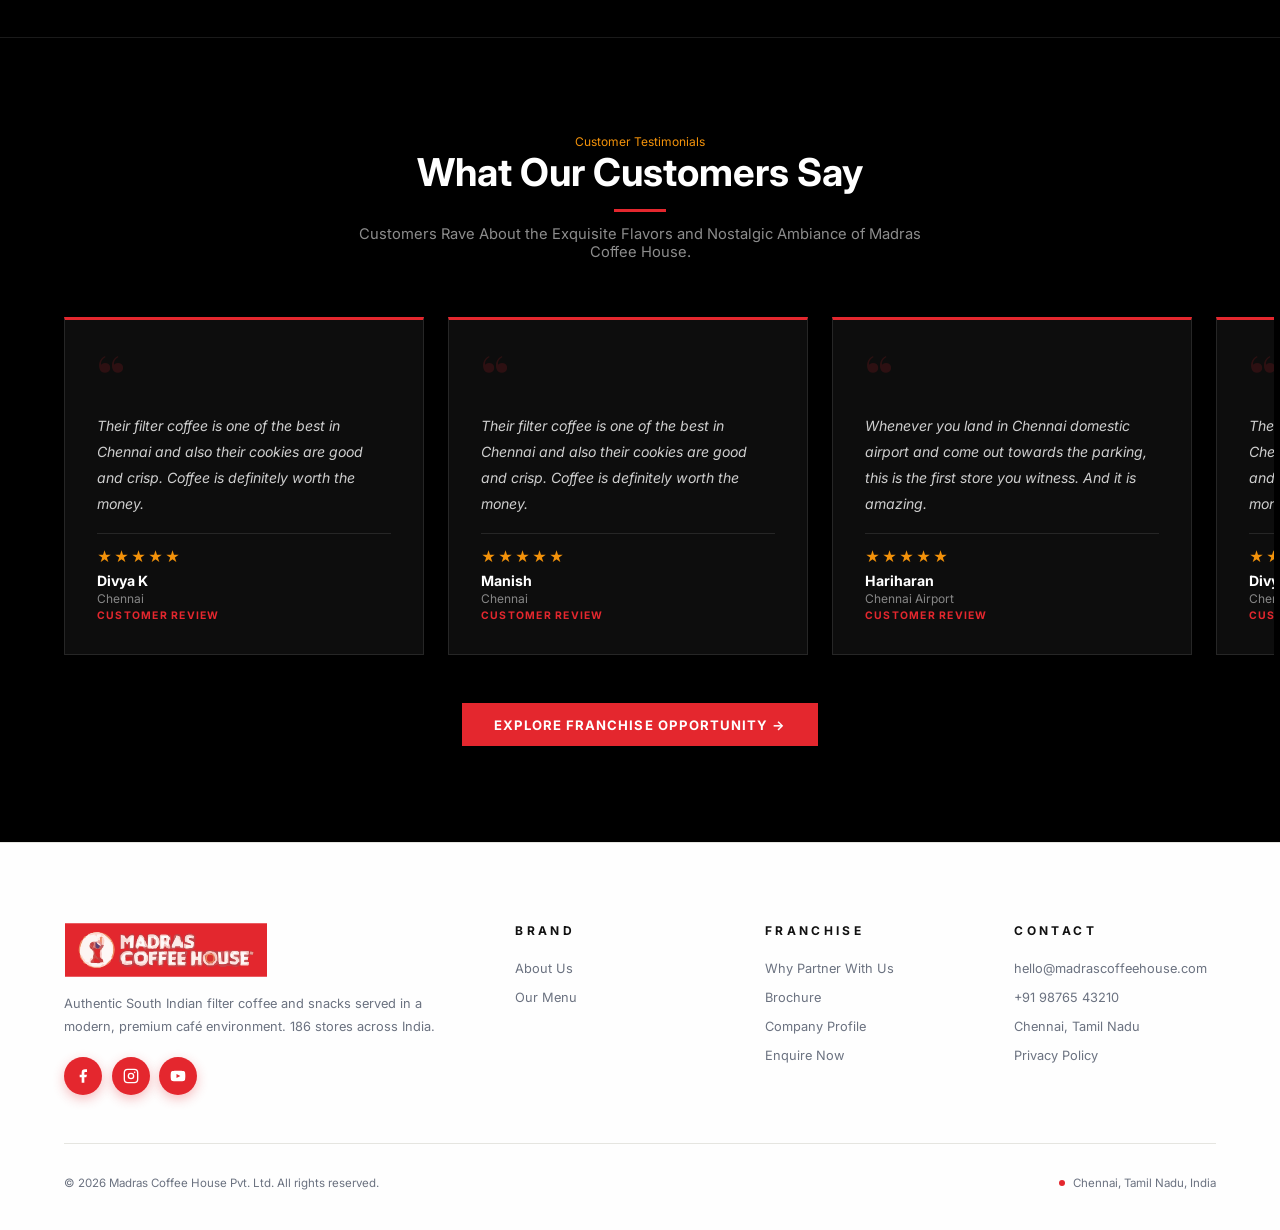
==== commit 7993c8af: "frist" ====
--- a/index.html
+++ b/index.html
@@ -1,4 +1,4 @@
-﻿<!DOCTYPE html>
+<!DOCTYPE html>
 <html lang="en">
 <head>
 <meta charset="UTF-8"/><meta name="viewport" content="width=device-width,initial-scale=1.0"/>
@@ -56,11 +56,10 @@
 /* ── HERO ──────────────────────────────────────────── */
 #hero{position:relative;min-height:540px;padding:120px 5%;background:var(--white);display:flex;align-items:center;overflow:hidden}
 .hero-shapes{position:absolute;inset:0;pointer-events:none;overflow:hidden}
-.shape{position:absolute;border-radius:50%;animation:shapeFloat 10s ease-in-out infinite}
-.shape-1{width:420px;height:420px;background:radial-gradient(circle,rgba(228,39,46,.06),transparent 70%);top:-80px;right:-60px;animation-duration:12s}
-.shape-2{width:280px;height:280px;background:radial-gradient(circle,rgba(243,146,10,.07),transparent 70%);bottom:80px;right:15%;animation-duration:9s;animation-delay:2s}
-.shape-3{width:200px;height:200px;background:radial-gradient(circle,rgba(228,39,46,.04),transparent 70%);top:40%;left:5%;animation-duration:14s;animation-delay:4s}
-@keyframes shapeFloat{0%,100%{transform:translateY(0) scale(1)}50%{transform:translateY(-20px) scale(1.04)}}
+.shape{position:absolute;border-radius:50%}
+.shape-1{width:420px;height:420px;background:radial-gradient(circle,rgba(228,39,46,.06),transparent 70%);top:-80px;right:-60px}
+.shape-2{width:280px;height:280px;background:radial-gradient(circle,rgba(243,146,10,.07),transparent 70%);bottom:80px;right:15%}
+.shape-3{width:200px;height:200px;background:radial-gradient(circle,rgba(228,39,46,.04),transparent 70%);top:40%;left:5%}
 .hero-inner{max-width:1200px;margin:0 auto;padding:0 20px;width:100%;display:grid;grid-template-columns:1fr 1fr;gap:4rem;align-items:center;position:relative;z-index:1}
 .hero-tag{display:inline-flex;align-items:center;gap:.5rem;font-size:.7rem;font-weight:700;letter-spacing:.3em;text-transform:uppercase;color:var(--red);margin-bottom:1.5rem}
 .hero-tag::before{content:'';width:24px;height:2px;background:var(--red)}
@@ -87,10 +86,8 @@
 
 /* ── AUTHORITY STRIP ───────────────────────────────── */
 #strip{background:var(--red);padding:60px 5%}
-.strip-inner{max-width:1200px;margin:0 auto;padding:0 20px;display:grid;grid-template-columns:1fr 1fr;gap:5rem;align-items:center}
-.strip-headline{font-family:'Playfair Display',serif;font-size:clamp(2.5rem,5vw,4.5rem);font-weight:900;line-height:1;color:#fff}
-.strip-headline span{display:block;font-size:clamp(1rem,2vw,1.3rem);font-weight:400;font-family:'Inter',sans-serif;color:rgba(255,255,255,.7);margin-top:.5rem;letter-spacing:.12em;text-transform:uppercase}
-.strip-points{display:flex;flex-direction:column;gap:1.5rem}
+.strip-inner{max-width:1200px;margin:0 auto;padding:0 20px}
+.strip-points{display:grid;grid-template-columns:1fr 1fr;gap:2rem 4rem}
 .strip-point{display:flex;align-items:flex-start;gap:1rem}
 .sp-icon{width:40px;height:40px;background:rgba(255,255,255,.15);border:1px solid rgba(255,255,255,.25);flex-shrink:0;display:flex;align-items:center;justify-content:center;font-size:1rem}
 .sp-text b{font-size:.88rem;font-weight:700;color:#fff;display:block;margin-bottom:.2rem}
@@ -225,7 +222,7 @@
 /* ── FOOTER ────────────────────────────────────────── */
 footer{background:var(--white);border-top:1px solid var(--border);padding:80px 5% 40px}
 .footer-inner{max-width:1280px;margin:0 auto}
-.footer-top{display:grid;grid-template-columns:2fr 1fr 1fr 1fr 1fr;gap:3rem;margin-bottom:3rem}
+.footer-top{display:grid;grid-template-columns:2fr 1fr 1fr 1fr;gap:3rem;margin-bottom:3rem}
 .footer-brand p{font-size:.8rem;color:var(--gray);line-height:1.75;margin:1rem 0 1.2rem}
 .footer-socials{display:flex;gap:.6rem}
 .fsoc{width:38px;height:38px;border-radius:50%;background:var(--red);display:flex;align-items:center;justify-content:center;text-decoration:none;transition:all .3s;box-shadow:0 4px 12px rgba(228,39,46,.3);flex-shrink:0}
@@ -261,150 +258,9 @@
 }
 
 /* ── CUP AND SAUCER POURING ANIMATION ──────────────── */
-.coffee-animation-wrap {
-  display: flex;
-  justify-content: center;
-  align-items: center;
-  height: 240px;
-  position: relative;
-  width: 100%;
-}
-.coffee-cup-system {
-  position: relative;
-  width: 140px;
-  height: 180px;
-}
-.saucer-body {
-  position: absolute;
-  bottom: 15px;
-  left: 10px;
-  width: 120px;
-  height: 16px;
-  background: var(--white);
-  border-radius: 50%;
-  box-shadow: 0 6px 12px rgba(0,0,0,0.25);
-  z-index: 2;
-}
-.cup-body {
-  position: absolute;
-  bottom: 24px;
-  left: 30px;
-  width: 80px;
-  height: 68px;
-  background: var(--white);
-  border-radius: 0 0 40px 40px;
-  box-shadow: 0 4px 8px rgba(0,0,0,0.2);
-  z-index: 3;
-  overflow: hidden;
-}
-.cup-handle {
-  position: absolute;
-  bottom: 40px;
-  left: 95px;
-  width: 24px;
-  height: 32px;
-  border: 7px solid var(--white);
-  border-radius: 50%;
-  transform: rotate(15deg);
-  z-index: 1;
-}
-.cup-liquid {
-  position: absolute;
-  bottom: 0;
-  left: 0;
-  width: 100%;
-  height: 85%;
-  background: #5c3a21;
-  border-top: 2px solid #e4a853;
-  animation: liquidFill 6s ease-in-out infinite alternate;
-}
-/* Coffee Maker style */
-.coffee-maker {
-  position: absolute;
-  top: -30px;
-  left: 40px;
-  width: 60px;
-  height: 80px;
-  z-index: 10;
-  display: flex;
-  flex-direction: column;
-  align-items: center;
-}
-.maker-top {
-  width: 50px;
-  height: 32px;
-  background: linear-gradient(to right, #f2c061, #dca134, #a36f1c);
-  border-radius: 4px 4px 0 0;
-  box-shadow: inset 0 2px 2px rgba(255,255,255,0.4);
-}
-.maker-rim {
-  width: 56px;
-  height: 6px;
-  background: linear-gradient(to right, #ffd37a, #e9af43, #be852b);
-  border-radius: 2px;
-}
-.maker-bottom {
-  width: 48px;
-  height: 32px;
-  background: linear-gradient(to right, #f2c061, #dca134, #a36f1c);
-  border-radius: 0 0 4px 4px;
-}
-.maker-spout {
-  width: 8px;
-  height: 8px;
-  background: linear-gradient(to right, #dca134, #a36f1c);
-  border-radius: 0 0 2px 2px;
-}
-.coffee-stream {
-  position: absolute;
-  top: 52px;
-  left: 66px;
-  width: 8px;
-  height: 108px;
-  background: linear-gradient(to bottom, #5c3a21 0%, #3e2716 100%);
-  border-radius: 4px;
-  z-index: 4;
-  opacity: 0.95;
-  box-shadow: 0 0 4px rgba(92,58,33,0.5);
-  animation: streamPour 2s linear infinite;
-  background-size: 100% 40px;
-}
-.steam-container {
-  position: absolute;
-  top: 15px;
-  left: 45px;
-  width: 50px;
-  height: 50px;
-  z-index: 5;
-}
-.steam {
-  position: absolute;
-  bottom: 0;
-  width: 4px;
-  height: 25px;
-  background: rgba(255,255,255,0.4);
-  border-radius: 50%;
-  animation: steamRise 3s infinite linear;
-  filter: blur(2px);
-}
-.steam.s1 { left: 10px; animation-delay: 0s; }
-.steam.s2 { left: 25px; animation-delay: 1s; height: 35px; }
-.steam.s3 { left: 40px; animation-delay: 2.2s; }
-
-@keyframes streamPour {
-  0% { background-position: 0 0; }
-  100% { background-position: 0 80px; }
-}
-@keyframes steamRise {
-  0% { transform: translateY(0) scaleX(1); opacity: 0; }
-  15% { opacity: 0.6; }
-  50% { transform: translateY(-20px) scaleX(1.5); opacity: 0.3; }
-  100% { transform: translateY(-40px) scaleX(2); opacity: 0; }
-}
-@keyframes liquidFill {
-  0% { height: 80%; }
-  100% { height: 90%; }
-}
+
+
+/* Cleaned up old format overrides */
 
 /* Cleaned up old format overrides */
 
@@ -473,30 +329,6 @@
 <!-- ══ AUTHORITY STRIP ═════════════════════════════════════════ -->
 <section id="strip">
   <div class="strip-inner">
-    <div class="fade-up">
-      <div class="coffee-animation-wrap">
-        <div class="coffee-cup-system">
-          <div class="steam-container">
-            <div class="steam s1"></div>
-            <div class="steam s2"></div>
-            <div class="steam s3"></div>
-          </div>
-          <!-- Brass Filter Coffee Maker -->
-          <div class="coffee-maker">
-            <div class="maker-top"></div>
-            <div class="maker-rim"></div>
-            <div class="maker-bottom"></div>
-            <div class="maker-spout"></div>
-          </div>
-          <div class="coffee-stream"></div>
-          <div class="cup-handle"></div>
-          <div class="cup-body">
-            <div class="cup-liquid"></div>
-          </div>
-          <div class="saucer-body"></div>
-        </div>
-      </div>
-    </div>
     <div class="strip-points">
       <div class="strip-point fade-up d1">
         <div class="sp-icon">📋</div>
@@ -885,10 +717,7 @@
         <li><a href="about.html">About Us</a></li>
         <li><a href="menu.html">Our Menu</a></li>
         </ul></div>
-      <div class="footer-col"><h5>Stores</h5><ul>
-        <li><a href="stores.html">Find a Store</a></li>
-        
-      </ul></div>
+
       <div class="footer-col"><h5>Franchise</h5><ul>
         <li><a href="franchise.html">Why Partner With Us</a></li>
         <li><a href="https://madrascoffeehouse.com/wp-content/uploads/2025/10/MCH-PRESENTATION-new-final-.pdf" target="_blank">Brochure</a></li>
--- a/mobile.css
+++ b/mobile.css
@@ -115,10 +115,10 @@
   .sec-inner, .container { padding: 0 !important; width: 100% !important; max-width: 100% !important; }
   #strip, .authority-strip { padding: 36px 5% !important; }
 
-  /* Global Buttons — full-width on mobile */
+  /* Global Buttons — full-width on mobile (excluding hero side-by-side) */
   .btn-primary, .btn-secondary, .btn-orange, .btn-red,
   .btn-outline, .inv-cta, .eq-submit, .btn-map, .btn-submit,
-  .btn-gold, .hero-btn, #detectBtn {
+  .btn-gold, #detectBtn {
     width: 100% !important;
     text-align: center !important;
     justify-content: center !important;
@@ -129,7 +129,24 @@
     align-items: center !important;
     border-radius: 4px !important;
   }
-  .hero-btns, .cta-contacts {
+  /* Hero buttons — stacked column in side-by-side layout */
+  .hero-btns {
+    flex-direction: column !important;
+    gap: 8px !important;
+    width: 100% !important;
+  }
+  .hero-btns .btn-primary,
+  .hero-btns .btn-secondary {
+    width: 100% !important;
+    min-height: 40px !important;
+    font-size: 0.7rem !important;
+    padding: 9px 12px !important;
+    text-align: center !important;
+    justify-content: center !important;
+    display: flex !important;
+    align-items: center !important;
+  }
+  .cta-contacts {
     flex-direction: column !important;
     gap: 10px !important;
     width: 100% !important;
@@ -171,6 +188,7 @@
 
   /* Mobile slide-in nav overlay */
   .mobile-nav-overlay {
+    display: flex !important;
     position: fixed;
     top: 0;
     right: -100%;
@@ -181,7 +199,6 @@
     z-index: 10000;
     box-shadow: -4px 0 28px rgba(0,0,0,.14);
     transition: right 0.38s cubic-bezier(.4,0,.2,1);
-    display: flex;
     flex-direction: column;
     overflow-y: auto;
   }
@@ -258,44 +275,53 @@
   /* HOME PAGE                                              */
   /* ─────────────────────────────────────────────────────── */
 
-  /* Hero */
-  #hero { min-height: 100svh !important; padding: 80px 5% 50px !important; }
-  .hero-inner { grid-template-columns: 1fr !important; gap: 2rem !important; }
+  /* Hero — side-by-side on mobile: video left, content right */
+  #hero { min-height: auto !important; padding: 80px 4% 40px !important; }
+  .hero-inner {
+    grid-template-columns: 1fr 1fr !important;
+    gap: 1rem !important;
+    align-items: center !important;
+    text-align: left !important;
+  }
   .hero-visual {
     order: -1 !important;
     height: auto !important;
     overflow: visible !important;
     display: flex !important;
     flex-direction: column !important;
-    gap: 1rem !important;
+    gap: 0.5rem !important;
   }
   .hero-img-wrap {
-    display: flex !important;
-    flex-direction: column !important;
-    gap: 10px !important;
     position: relative !important;
     width: 100% !important;
   }
   .hero-img-main, .hero-img-fallback {
-    height: 240px !important;
+    height: 200px !important;
     width: 100% !important;
     object-fit: cover !important;
+    border-radius: 8px !important;
+  }
+  /* video tag inside hero */
+  .hero-img-wrap video {
+    height: 200px !important;
+    width: 100% !important;
+    object-fit: cover !important;
+    border-radius: 8px !important;
   }
   .hero-badge, .hero-badge-2 {
-    position: relative !important;
-    inset: auto !important;
-    display: inline-block !important;
-    width: fit-content !important;
-    margin: 5px 0 0 !important;
-  }
-  .hstat-row { flex-wrap: wrap !important; gap: 1rem !important; }
-  .hstat { flex: 1 1 45% !important; text-align: center !important; }
-  .hero-sub { margin: 0 auto 2rem !important; text-align: center !important; }
+    display: none !important;
+  }
+  /* Hero content area text adjustments for side-by-side */
+  .hero-h1 { font-size: clamp(1.1rem, 4.5vw, 1.5rem) !important; margin-bottom: 0.6rem !important; line-height: 1.2 !important; }
+  .hero-tag { font-size: 0.55rem !important; margin-bottom: 0.5rem !important; }
+  .hero-sub { font-size: 0.72rem !important; margin-bottom: 1rem !important; line-height: 1.5 !important; text-align: left !important; }
+  .hero-stats { gap: 0.8rem !important; margin-top: 1rem !important; padding-top: 0.8rem !important; flex-wrap: wrap !important; }
+  .hstat-num { font-size: 1.1rem !important; }
+  .hstat-lbl { font-size: 0.55rem !important; }
 
   /* Authority strip */
-  .strip-inner { grid-template-columns: 1fr !important; gap: 2rem !important; text-align: left !important; }
-  .strip-headline { text-align: center !important; font-size: clamp(1.8rem, 5vw, 2.4rem) !important; }
-  .strip-points { gap: 1.4rem !important; width: 100% !important; }
+  .strip-inner { max-width: 100% !important; padding: 0 !important; }
+  .strip-points { grid-template-columns: 1fr !important; gap: 1.2rem !important; }
   .strip-point { gap: 0.9rem !important; }
 
   /* Heritage */
@@ -365,7 +391,7 @@
 
   /* Footer */
   footer { padding: 52px 5% 36px !important; }
-  .footer-top, .ft { grid-template-columns: 1fr 1fr !important; gap: 2rem !important; }
+  .footer-top, .ft { grid-template-columns: 1fr 1fr !important; gap: 1.5rem !important; }
   .footer-bottom, .fbot { flex-direction: column !important; text-align: center !important; gap: 0.5rem !important; }
 
   /* ─────────────────────────────────────────────────────── */
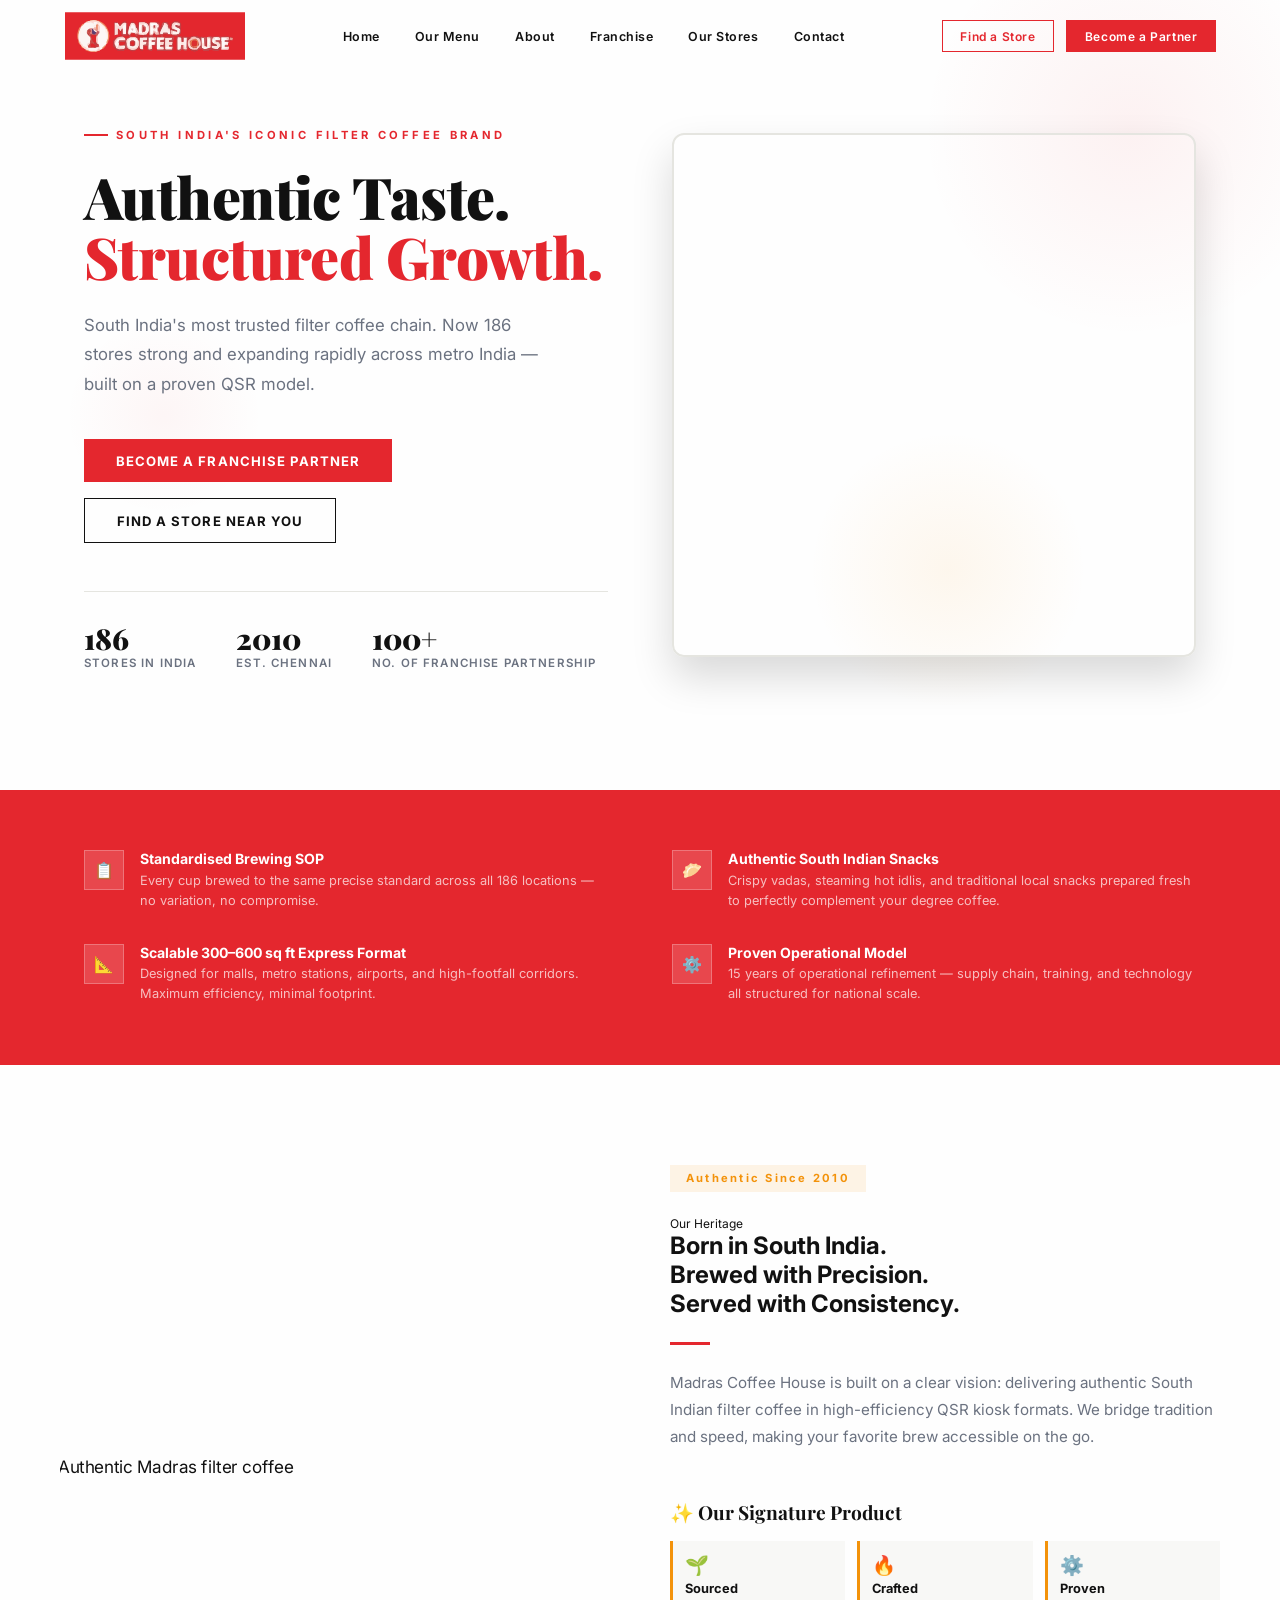
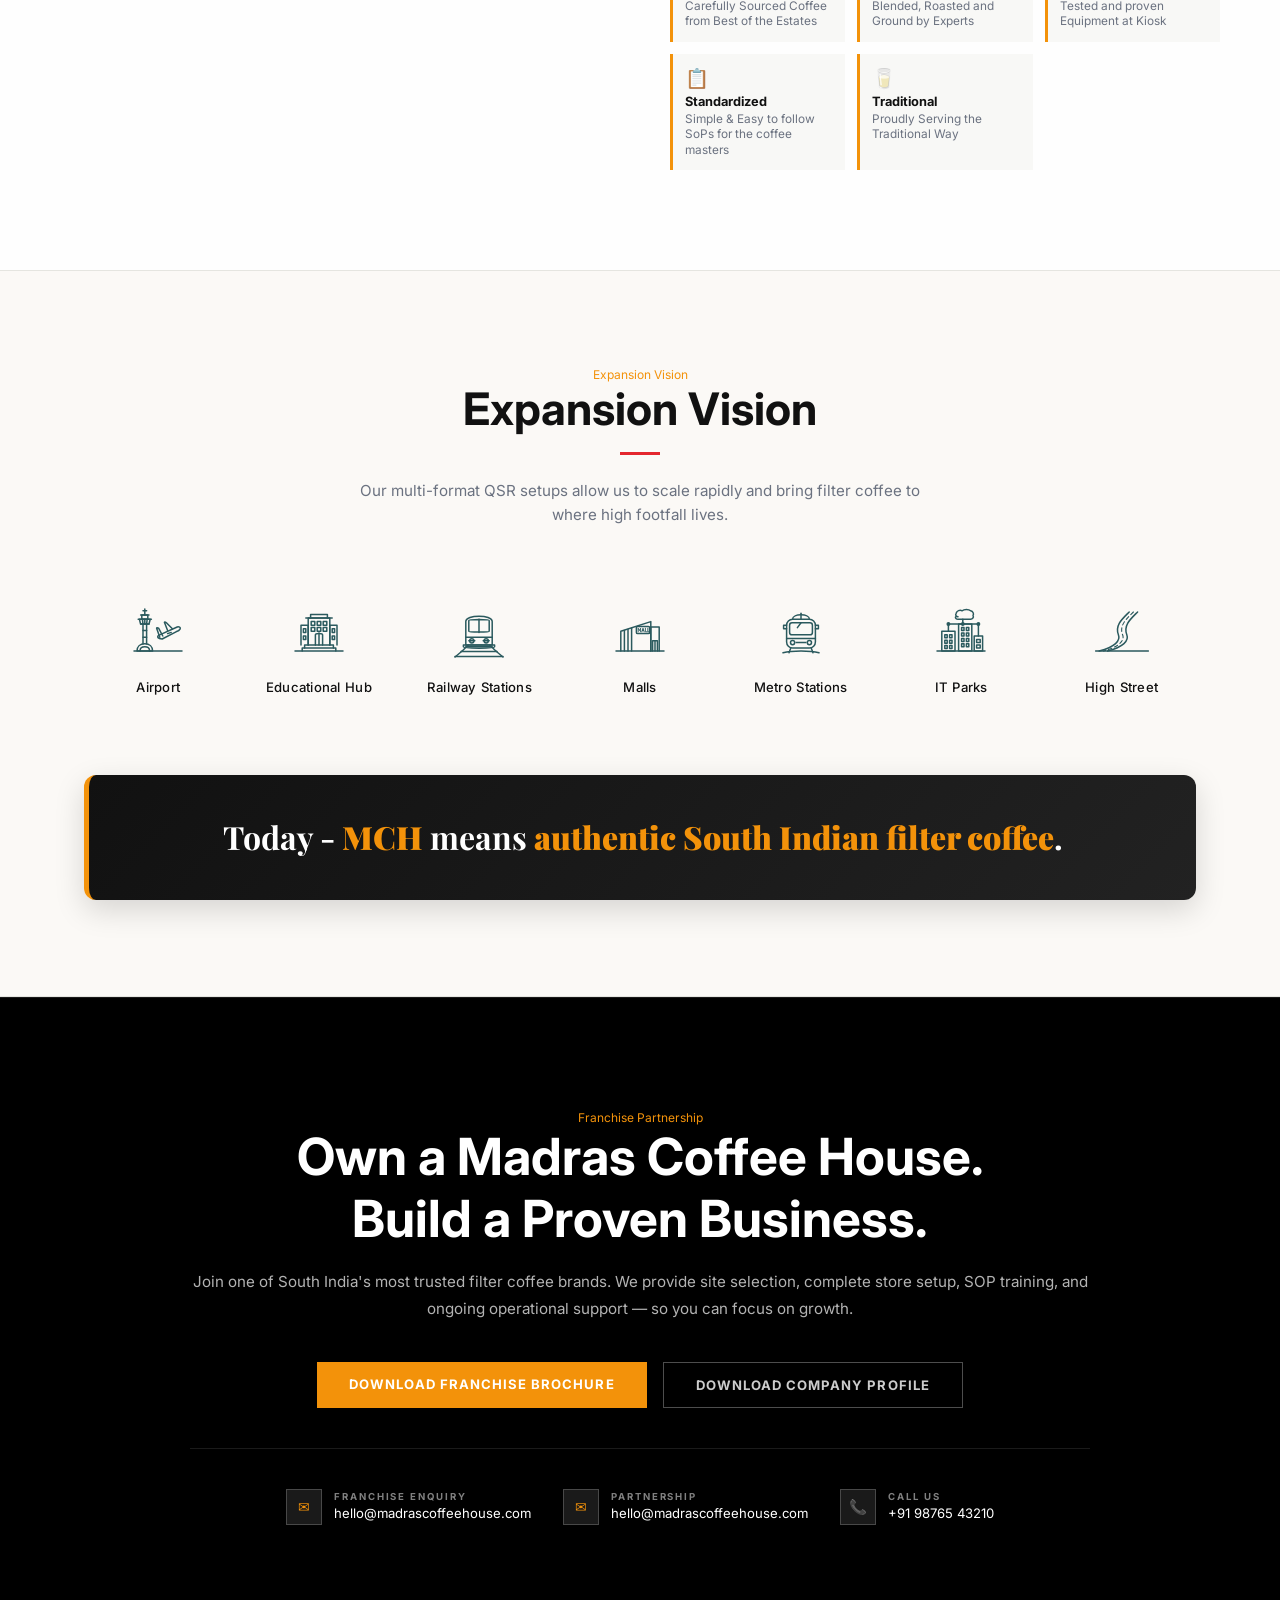
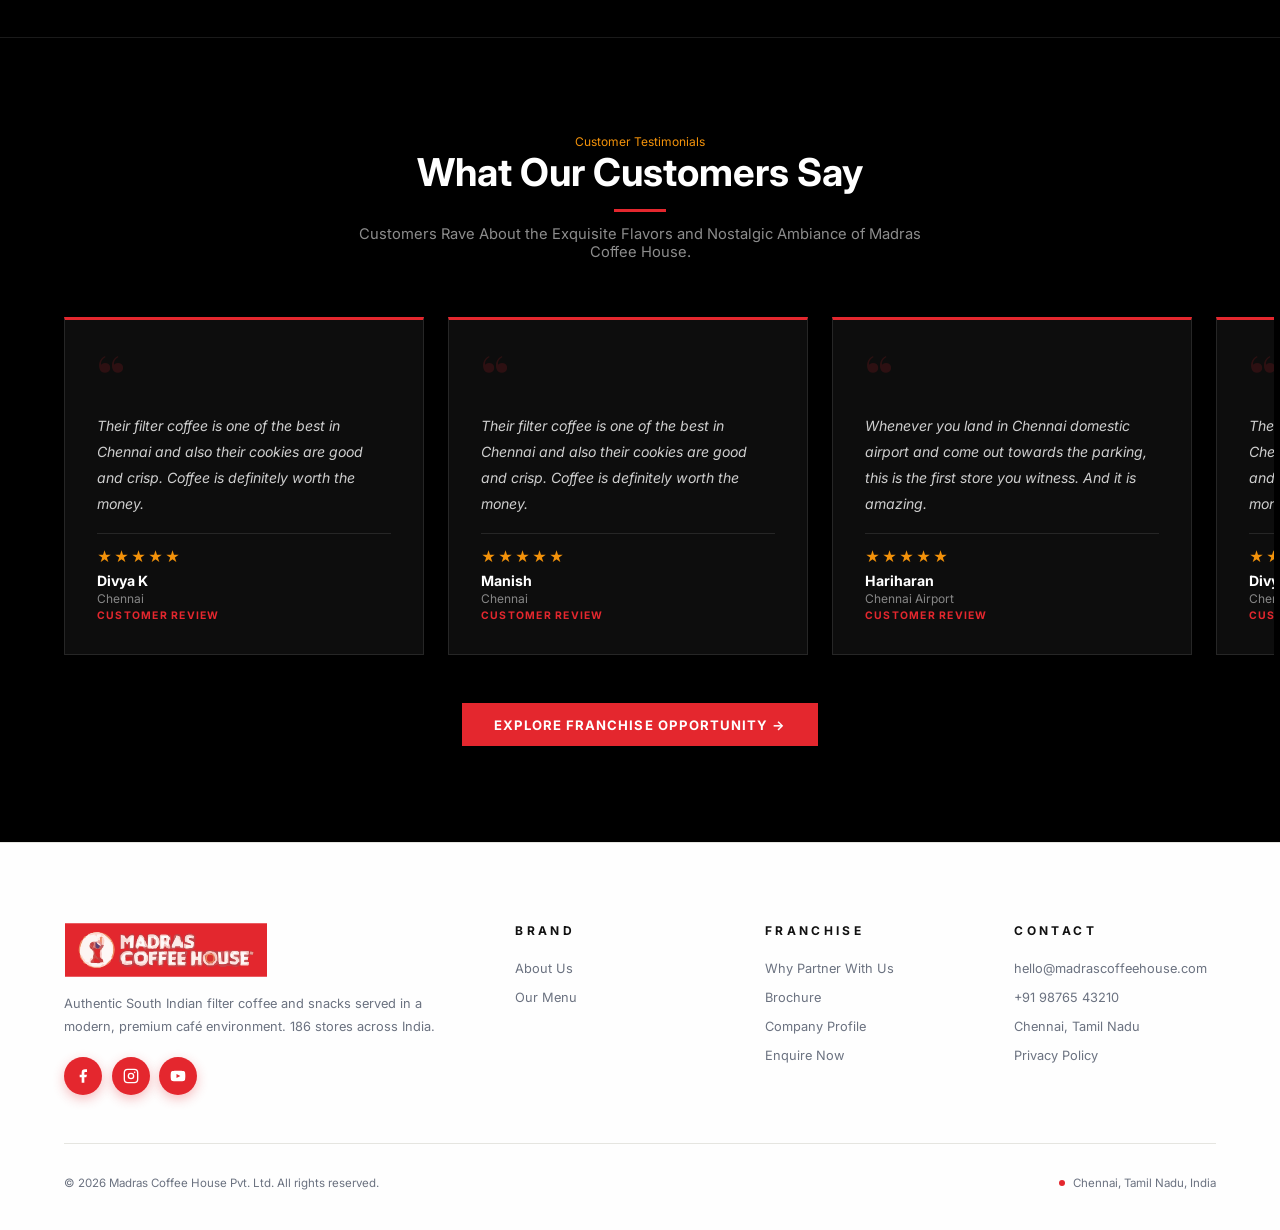
==== commit 0415406c: "frist" ====
--- a/index.html
+++ b/index.html
@@ -353,14 +353,25 @@
 <!-- ══ HERITAGE ════════════════════════════════════════════════ -->
 <section id="heritage" style="scroll-margin-top:72px">
   <div class="heritage-inner">
-    <div class="heritage-img fade-up">
-      <img class="heritage-img-main" src="https://res.cloudinary.com/dr7jaclns/image/upload/v1781517284/53d793fc-70c3-438a-b73b-c15b8c9badda_zb0iel.jpg" alt="Authentic Madras filter coffee"/>
-    </div>
-    <div class="heritage-text fade-up d1">
+    <!-- Mobile header: only visible on mobile -->
+    <div class="heritage-mobile-header" style="display: none; margin-bottom: 2rem;">
       <div class="heritage-badge" style="display:inline-flex;padding:.4rem 1rem;background:rgba(243,146,10,.1);color:var(--orange);font-size:.7rem;font-weight:700;letter-spacing:.2em;margin-bottom:1.5rem">Authentic Since 2010</div>
       <div class="sec-eyebrow" style="justify-content:flex-start">Our Heritage</div>
       <h2 class="sec-title" style="margin-bottom:1.5rem">Born in South India.<br/>Brewed with Precision.<br/>Served with Consistency.</h2>
       <div class="sec-divider"></div>
+    </div>
+
+    <div class="heritage-img fade-up">
+      <img class="heritage-img-main" src="https://res.cloudinary.com/dr7jaclns/image/upload/v1781517284/53d793fc-70c3-438a-b73b-c15b8c9badda_zb0iel.jpg" alt="Authentic Madras filter coffee"/>
+    </div>
+    <div class="heritage-text fade-up d1">
+      <!-- Desktop header: only visible on desktop -->
+      <div class="heritage-desktop-header">
+        <div class="heritage-badge" style="display:inline-flex;padding:.4rem 1rem;background:rgba(243,146,10,.1);color:var(--orange);font-size:.7rem;font-weight:700;letter-spacing:.2em;margin-bottom:1.5rem">Authentic Since 2010</div>
+        <div class="sec-eyebrow" style="justify-content:flex-start">Our Heritage</div>
+        <h2 class="sec-title" style="margin-bottom:1.5rem">Born in South India.<br/>Brewed with Precision.<br/>Served with Consistency.</h2>
+        <div class="sec-divider"></div>
+      </div>
       <p style="font-size:.95rem;color:var(--gray);line-height:1.8;margin-bottom:1.5rem">Madras Coffee House is built on a clear vision: delivering authentic South Indian filter coffee in high-efficiency QSR kiosk formats. We bridge tradition and speed, making your favorite brew accessible on the go.</p>
       
       <div class="signature-section" style="margin-top:1.5rem">
--- a/mobile.css
+++ b/mobile.css
@@ -6,7 +6,9 @@
 /* ── ALWAYS HIDDEN (shown only at mobile via media query) ─── */
 .mobile-nav-overlay,
 .mobile-nav-backdrop,
-.fran-sticky-cta {
+.fran-sticky-cta,
+.mobile-menu-btn,
+.mob-btn {
   display: none;
 }
 
@@ -258,6 +260,7 @@
     border-radius: 2px;
   }
   .mobile-nav-backdrop {
+    display: block !important;
     position: fixed;
     inset: 0;
     background: rgba(0,0,0,.4);
@@ -267,8 +270,9 @@
     transition: opacity .35s;
   }
   .mobile-nav-backdrop.open {
-    opacity: 1;
-    pointer-events: all;
+    display: block !important;
+    opacity: 1 !important;
+    pointer-events: all !important;
   }
 
   /* ─────────────────────────────────────────────────────── */
@@ -284,7 +288,7 @@
     text-align: left !important;
   }
   .hero-visual {
-    order: -1 !important;
+    order: 1 !important;
     height: auto !important;
     overflow: visible !important;
     display: flex !important;
@@ -325,6 +329,8 @@
   .strip-point { gap: 0.9rem !important; }
 
   /* Heritage */
+  .heritage-mobile-header { display: block !important; }
+  .heritage-desktop-header { display: none !important; }
   #heritage .heritage-inner {
     flex-direction: column !important;
     gap: 2rem !important;
@@ -464,12 +470,43 @@
   /* Business model timeline → vertical */
   .bm-timeline { padding-top: 0 !important; }
   .bm-line { display: none !important; }
-  .bm-steps { grid-template-columns: 1fr !important; gap: 0 !important; padding-left: 2.5rem !important; position: relative !important; }
-  .bm-steps::before { content: ''; position: absolute; left: 6px; top: 0; bottom: 0; width: 2px; background: linear-gradient(to bottom, #e4272e, rgba(228,39,46,.15)); }
-  .bm-step { flex-direction: row !important; align-items: flex-start !important; text-align: left !important; padding: 0 0 2rem 1.5rem !important; position: relative !important; }
-  .bm-dot { position: absolute !important; left: -2.5rem !important; top: 0.3rem !important; transform: none !important; margin: 0 !important; }
-  .bm-step-num { font-size: 1.3rem !important; min-width: 2.5rem !important; flex-shrink: 0 !important; margin-bottom: 0 !important; }
-  .bm-step-title, .bm-step-desc { text-align: left !important; }
+  .bm-steps { grid-template-columns: 1fr !important; gap: 0 !important; padding-left: 2rem !important; position: relative !important; }
+  .bm-steps::before { content: ''; position: absolute; left: 8px; top: 0; bottom: 0; width: 2px; background: linear-gradient(to bottom, #e4272e, rgba(228,39,46,.15)); }
+  .bm-step {
+    display: grid !important;
+    grid-template-columns: auto 1fr !important;
+    grid-template-areas: 
+      "num title"
+      "num desc" !important;
+    gap: 0.15rem 0.75rem !important;
+    align-items: start !important;
+    text-align: left !important;
+    padding: 0 0 2rem 0.5rem !important;
+    position: relative !important;
+  }
+  .bm-dot { position: absolute !important; left: -2rem !important; top: 0.2rem !important; transform: none !important; margin: 0 !important; }
+  .bm-step-num {
+    grid-area: num !important;
+    font-size: 1.3rem !important;
+    font-family: 'Playfair Display', serif !important;
+    font-weight: 900 !important;
+    color: rgba(228, 39, 46, 0.25) !important;
+    margin-bottom: 0 !important;
+    line-height: 1 !important;
+  }
+  .bm-step-title {
+    grid-area: title !important;
+    margin-bottom: 0.15rem !important;
+    font-size: 0.9rem !important;
+    font-weight: 700 !important;
+    color: var(--black) !important;
+  }
+  .bm-step-desc {
+    grid-area: desc !important;
+    font-size: 0.76rem !important;
+    color: var(--gray) !important;
+    line-height: 1.4 !important;
+  }
   .model-visual { margin-top: 2rem !important; padding: 1.4rem !important; }
   .model-grid { grid-template-columns: 1fr !important; }
 
